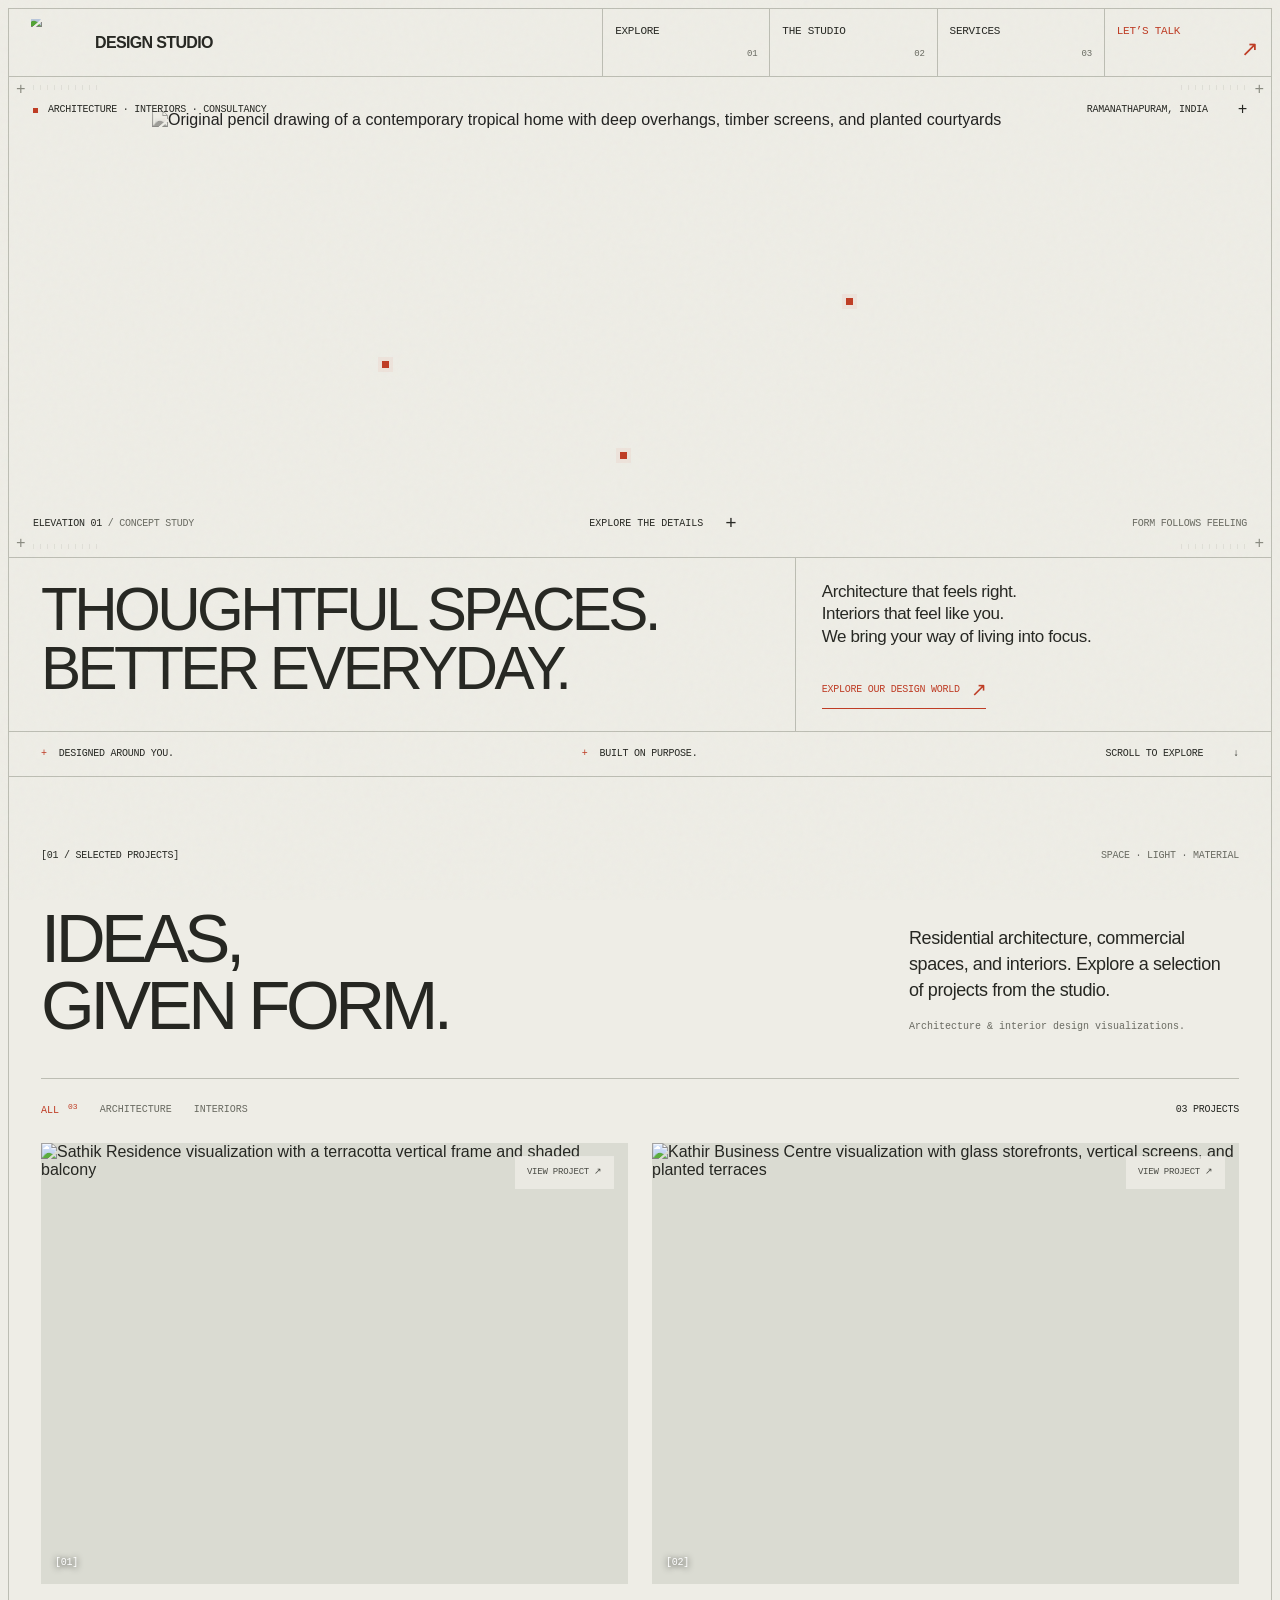
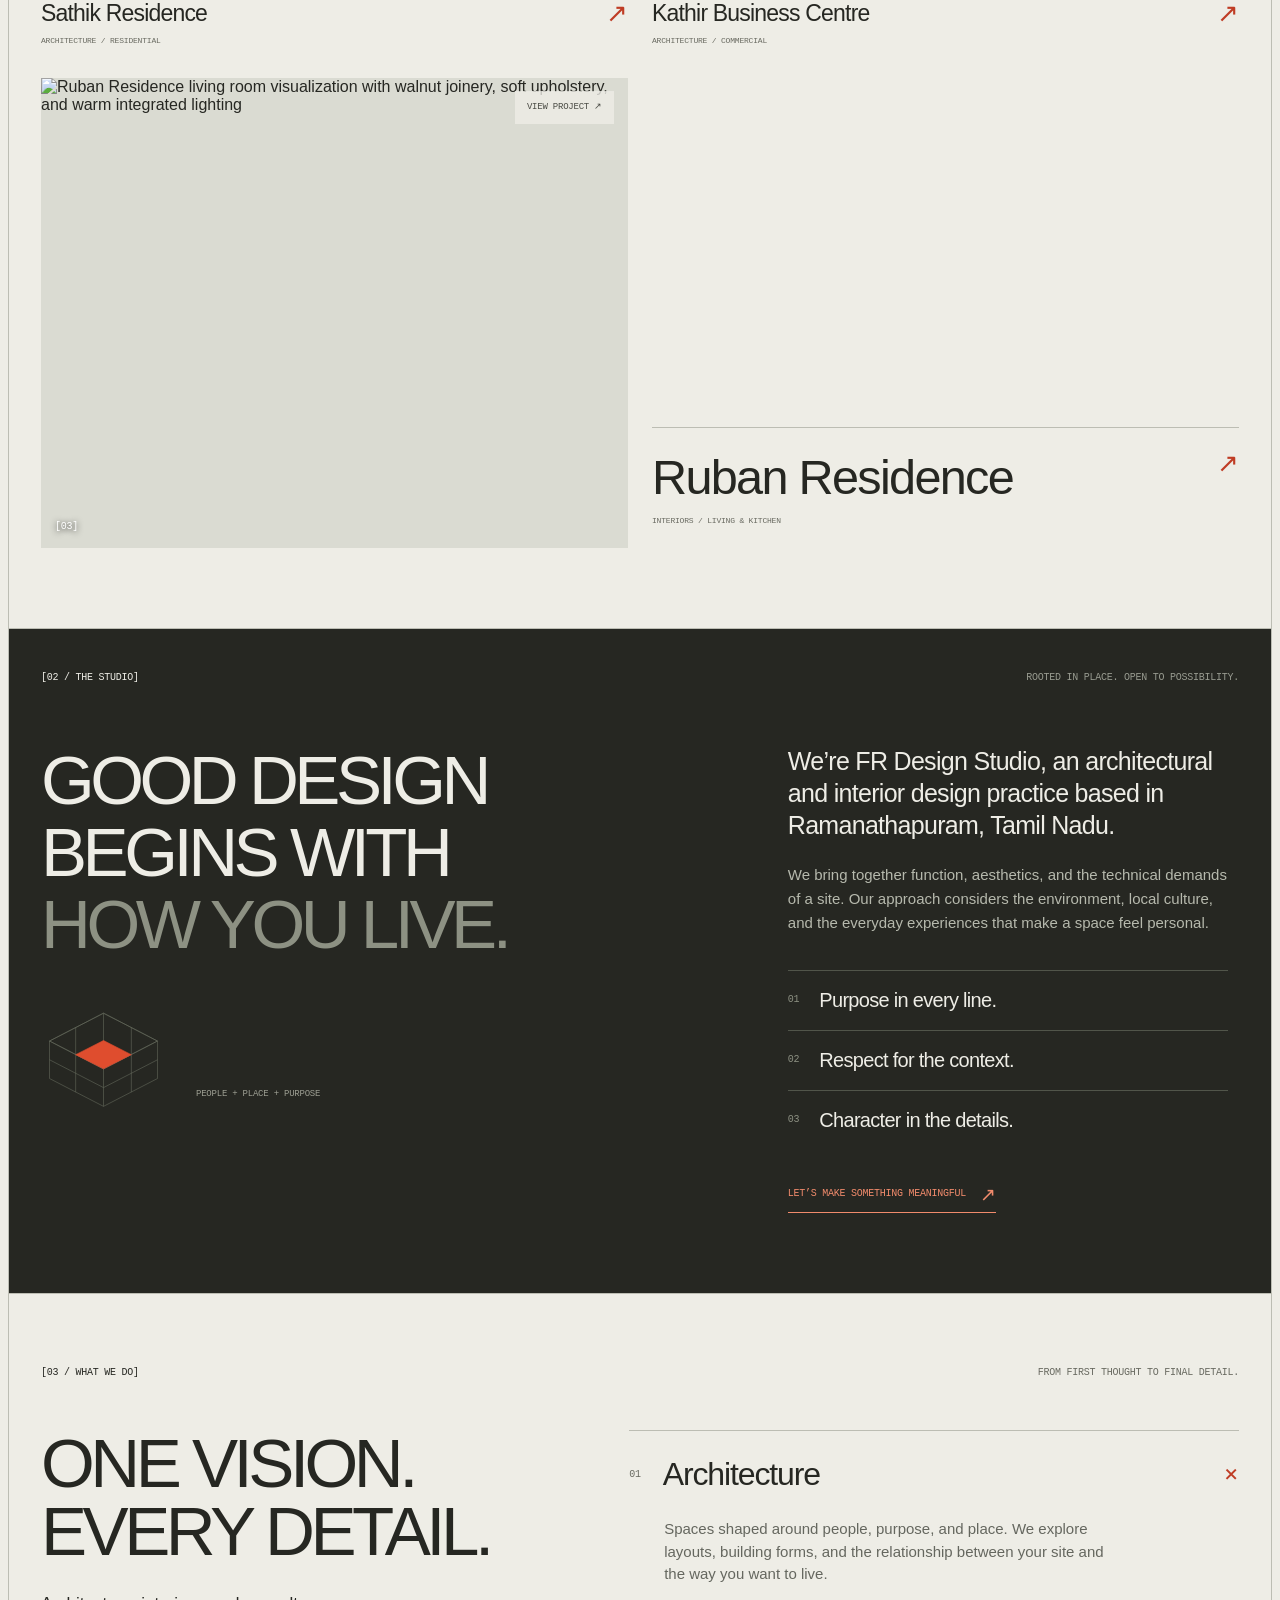
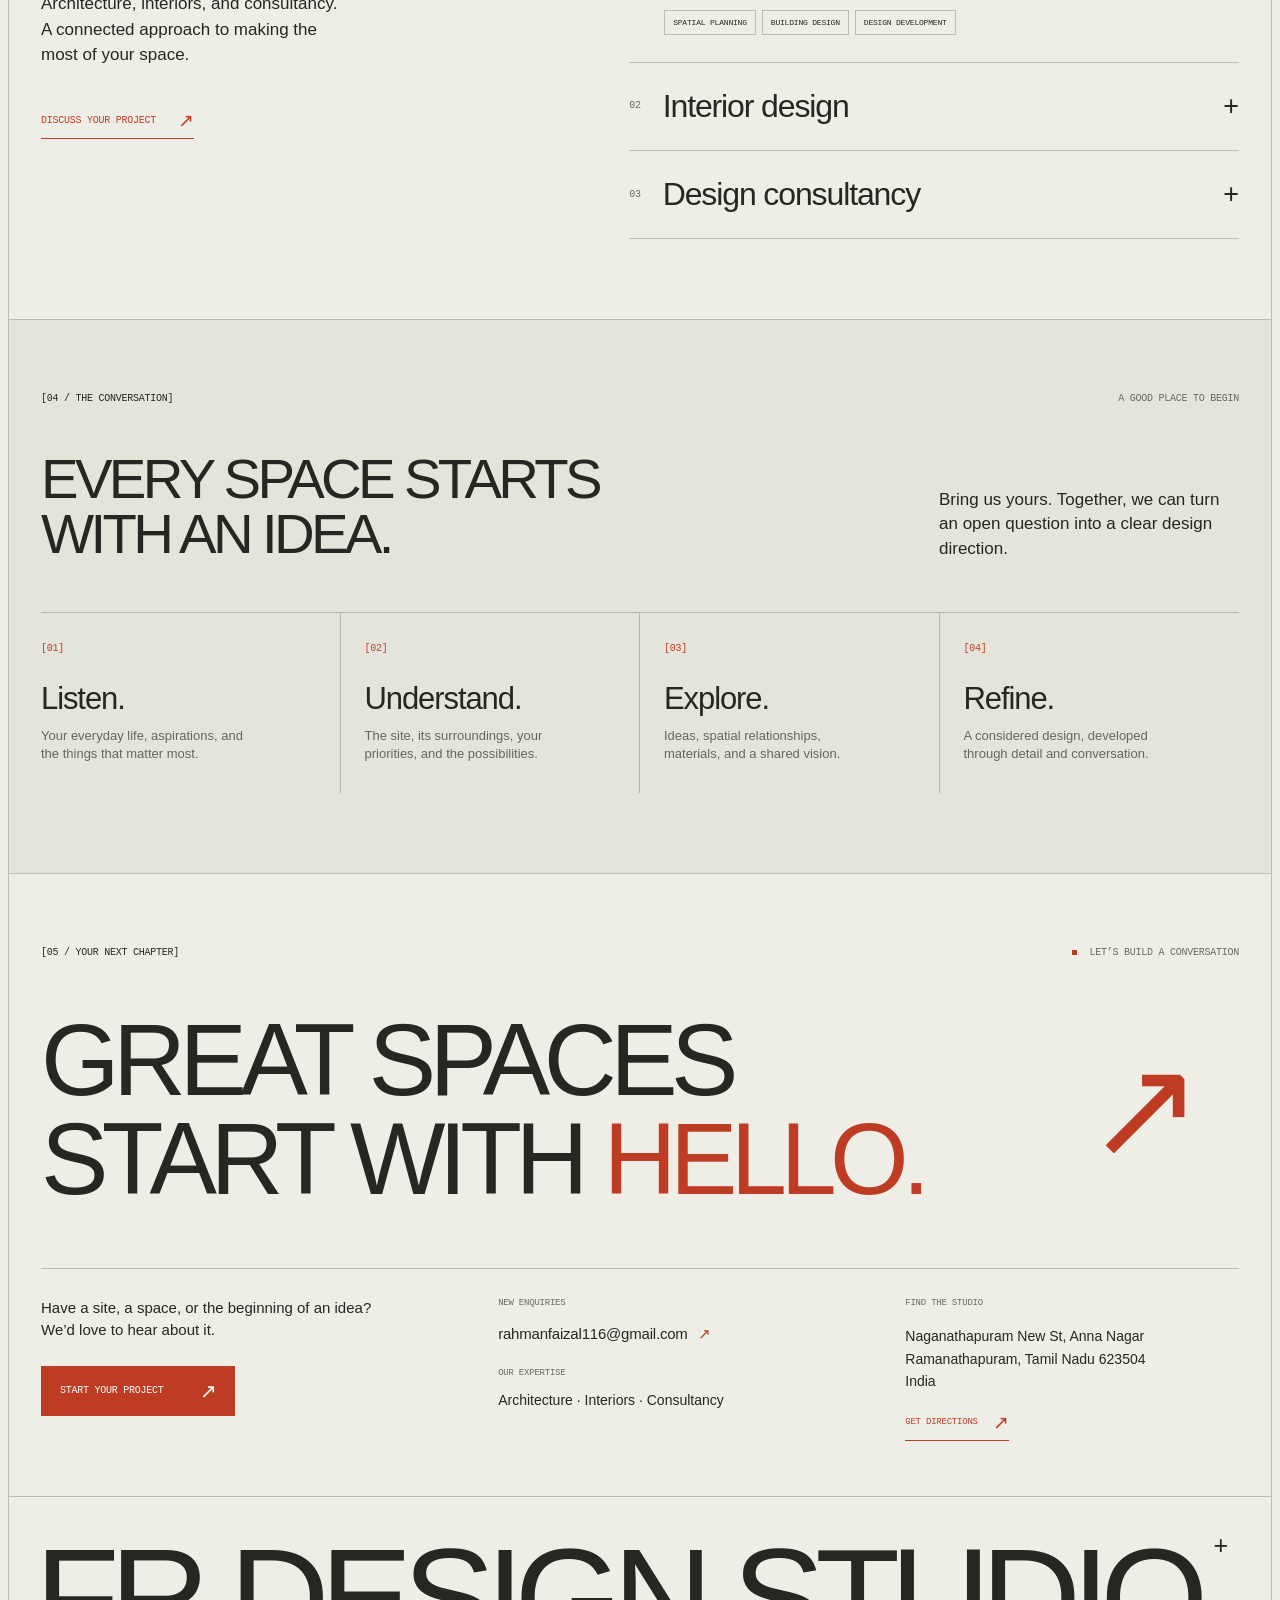
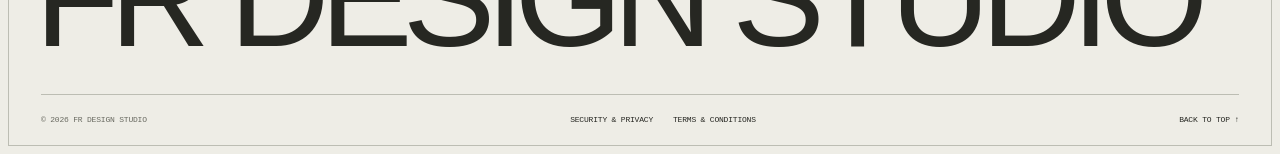
==== index.html @ 3a7eed5f "Upload FR Design Studio website and project imagery" ====
<!doctype html>
<html lang="en">
<head>
  <meta charset="UTF-8">
  <meta http-equiv="Content-Security-Policy" content="default-src 'self'; script-src 'self'; style-src 'self'; style-src-attr 'unsafe-inline'; img-src 'self' data:; font-src 'self'; connect-src 'none'; object-src 'none'; base-uri 'none'; form-action 'none'">
  <meta name="referrer" content="no-referrer">
  <meta name="viewport" content="width=device-width, initial-scale=1">
  <meta name="theme-color" content="#eeede6">
  <title>FR Design Studio — Architecture, Interiors & Possibility</title>
  <meta name="description" content="FR Design Studio is an architecture, interior design and consultancy studio in Ramanathapuram, Tamil Nadu. Thoughtful spaces, shaped around you.">
  <link rel="icon" type="image/png" href="assets/favicon.png">
  <link rel="stylesheet" href="styles.css">
  <link rel="stylesheet" href="motion.css">
  <script src="app.js" defer></script>
  <script src="motion.js" defer></script>
</head>
<body>
  <a href="#main" class="skip-link">Skip to content</a>
  <div class="site-shell" id="top">
    <header class="site-header">
      <a class="brand" href="#top" aria-label="FR Design Studio home">
        <span class="brand-emblem"><img src="assets/fr-logo.png" width="512" height="512" alt=""></span>
        <span class="brand-secondary">DESIGN STUDIO</span>
      </a>
      <button class="menu-toggle mono" aria-expanded="false" aria-controls="main-nav">MENU <span aria-hidden="true">+</span></button>
      <nav class="main-nav mono" id="main-nav" aria-label="Main navigation">
        <a href="#work">EXPLORE <span>01</span></a>
        <a href="#studio">THE STUDIO <span>02</span></a>
        <a href="#services">SERVICES <span>03</span></a>
        <a class="nav-contact" href="#contact">LET’S TALK <span aria-hidden="true">↗</span></a>
      </nav>
    </header>
    <main id="main">
      <section class="hero" aria-labelledby="hero-title">
        <div class="drawing-frame">
          <div class="drawing-top mono"><span><i class="status-dot"></i> ARCHITECTURE · INTERIORS · CONSULTANCY</span><span>RAMANATHAPURAM, INDIA <span class="small-cross">+</span></span></div>
          <span class="cross cross-tl" aria-hidden="true">+</span><span class="cross cross-tr" aria-hidden="true">+</span><span class="cross cross-bl" aria-hidden="true">+</span><span class="cross cross-br" aria-hidden="true">+</span>
          <div class="ruler ruler-top" aria-hidden="true"></div><div class="ruler ruler-bottom" aria-hidden="true"></div>
          <div class="hero-art">
            <img src="assets/hero-architecture.png" width="1672" height="941" fetchpriority="high" alt="Original pencil drawing of a contemporary tropical home with deep overhangs, timber screens, and planted courtyards">
            <button class="hotspot hotspot-one" data-feature="light" aria-expanded="false" aria-label="Explore natural light"><span class="hotspot-dot"></span><span class="hotspot-label mono">01 / LIGHT</span></button>
            <button class="hotspot hotspot-two" data-feature="material" aria-expanded="false" aria-label="Explore honest materials"><span class="hotspot-dot"></span><span class="hotspot-label mono">02 / MATERIAL</span></button>
            <button class="hotspot hotspot-three" data-feature="nature" aria-expanded="false" aria-label="Explore connection to nature"><span class="hotspot-dot"></span><span class="hotspot-label mono">03 / NATURE</span></button>
            <div class="drawing-note" id="drawing-note" hidden><span class="mono" id="note-title"></span><p id="note-copy"></p></div>
          </div>
          <div class="drawing-bottom mono"><span>ELEVATION 01 <span class="muted">/ CONCEPT STUDY</span></span><button id="annotation-toggle" aria-pressed="false">EXPLORE THE DETAILS <span aria-hidden="true">+</span></button><span class="drawing-scale">FORM FOLLOWS FEELING</span></div>
        </div>
        <div class="hero-intro">
          <h1 id="hero-title">THOUGHTFUL SPACES.<br>BETTER EVERYDAY.</h1>
          <div class="hero-description"><p>Architecture that feels right.<br>Interiors that feel like you.<br>We bring your way of living into focus.</p><a class="text-link mono" href="#work">EXPLORE OUR DESIGN WORLD <span aria-hidden="true">↗</span></a></div>
        </div>
        <div class="hero-strip mono"><span>DESIGNED AROUND YOU.</span><span>BUILT ON PURPOSE.</span><a href="#work">SCROLL TO EXPLORE <span aria-hidden="true">↓</span></a></div>
      </section>

      <section class="work section-pad" id="work" aria-labelledby="work-title">
        <div class="section-kicker mono"><span>[01 / SELECTED PROJECTS]</span><span>SPACE · LIGHT · MATERIAL</span></div>
        <div class="section-heading"><h2 id="work-title">IDEAS,<br>GIVEN FORM.</h2><div class="section-description"><p>Residential architecture, commercial spaces, and interiors. Explore a selection of projects from the studio.</p><p class="image-disclaimer">Architecture & interior design visualizations.</p></div></div>
        <div class="work-toolbar mono"><div class="filters" role="group" aria-label="Filter projects"><button class="active" data-filter="all" aria-pressed="true">ALL <sup>03</sup></button><button data-filter="architecture" aria-pressed="false">ARCHITECTURE</button><button data-filter="interiors" aria-pressed="false">INTERIORS</button></div><span id="work-count" aria-live="polite">03 PROJECTS</span></div>
        <div class="project-grid">
          <button class="project-card" data-category="architecture" data-project="sathik" aria-label="Explore Sathik Residence"><div class="project-image"><img src="assets/projects/sathik-residence.jpg" alt="Sathik Residence visualization with a terracotta vertical frame and shaded balcony" loading="lazy" width="1360" height="765"><span class="project-view mono">VIEW PROJECT ↗</span><span class="project-index mono">[01]</span></div><div class="project-meta"><div><h3>Sathik Residence</h3><p class="mono">ARCHITECTURE / RESIDENTIAL</p></div><span class="project-arrow" aria-hidden="true">↗</span></div></button>
          <button class="project-card" data-category="architecture" data-project="kathir" aria-label="Explore Kathir Business Centre"><div class="project-image"><img src="assets/projects/kathir-business-centre.jpg" alt="Kathir Business Centre visualization with glass storefronts, vertical screens, and planted terraces" loading="lazy" width="1536" height="1024"><span class="project-view mono">VIEW PROJECT ↗</span><span class="project-index mono">[02]</span></div><div class="project-meta"><div><h3>Kathir Business Centre</h3><p class="mono">ARCHITECTURE / COMMERCIAL</p></div><span class="project-arrow" aria-hidden="true">↗</span></div></button>
          <button class="project-card" data-category="interiors" data-project="ruban" aria-label="Explore Ruban Residence"><div class="project-image"><img src="assets/projects/ruban-living-room.jpg" alt="Ruban Residence living room visualization with walnut joinery, soft upholstery, and warm integrated lighting" loading="lazy" width="1122" height="1402"><span class="project-view mono">VIEW PROJECT ↗</span><span class="project-index mono">[03]</span></div><div class="project-meta"><div><h3>Ruban Residence</h3><p class="mono">INTERIORS / LIVING & KITCHEN</p></div><span class="project-arrow" aria-hidden="true">↗</span></div></button>
        </div>
      </section>

      <section class="studio section-pad" id="studio" aria-labelledby="studio-title">
        <div class="section-kicker mono"><span>[02 / THE STUDIO]</span><span>ROOTED IN PLACE. OPEN TO POSSIBILITY.</span></div>
        <div class="studio-grid"><div><h2 id="studio-title">GOOD DESIGN<br>BEGINS WITH<br><span>HOW YOU LIVE.</span></h2><div class="studio-symbol" aria-hidden="true"><svg viewBox="0 0 220 180" fill="none"><path d="m110 12 95 49v66l-95 49-95-49V61L110 12Zm0 0v66m95-17-95 49-95-49m95 49v66M15 94l95 49 95-49M61 37v114m98-114v114M15 61l95-49 95 49-95 49-95-49Z" stroke="currentColor" stroke-width="1"/><path d="m61 85 49-25 49 25-49 25-49-25Z" fill="#df4d2e" stroke="#df4d2e"/></svg><span class="mono">PEOPLE + PLACE + PURPOSE</span></div></div><div class="studio-copy"><p class="lead">We’re FR Design Studio, an architectural and interior design practice based in Ramanathapuram, Tamil Nadu.</p><p>We bring together function, aesthetics, and the technical demands of a site. Our approach considers the environment, local culture, and the everyday experiences that make a space feel personal.</p><div class="studio-values"><div><span class="mono">01</span><h3>Purpose in every line.</h3></div><div><span class="mono">02</span><h3>Respect for the context.</h3></div><div><span class="mono">03</span><h3>Character in the details.</h3></div></div><a href="#contact" class="text-link mono">LET’S MAKE SOMETHING MEANINGFUL <span aria-hidden="true">↗</span></a></div></div>
      </section>

      <section class="services section-pad" id="services" aria-labelledby="services-title">
        <div class="section-kicker mono"><span>[03 / WHAT WE DO]</span><span>FROM FIRST THOUGHT TO FINAL DETAIL.</span></div>
        <div class="services-grid"><div class="services-intro"><h2 id="services-title">ONE VISION.<br>EVERY DETAIL.</h2><p>Architecture, interiors, and consultancy. A connected approach to making the most of your space.</p><button class="text-link mono" data-open-enquiry>DISCUSS YOUR PROJECT <span aria-hidden="true">↗</span></button></div><div class="service-list">
          <details open><summary><span class="mono">01</span><h3>Architecture</h3><span class="detail-icon" aria-hidden="true">+</span></summary><div class="service-body"><p>Spaces shaped around people, purpose, and place. We explore layouts, building forms, and the relationship between your site and the way you want to live.</p><div class="service-tags mono"><span>SPATIAL PLANNING</span><span>BUILDING DESIGN</span><span>DESIGN DEVELOPMENT</span></div></div></details>
          <details><summary><span class="mono">02</span><h3>Interior design</h3><span class="detail-icon" aria-hidden="true">+</span></summary><div class="service-body"><p>Interiors that balance practical needs with an individual sense of home. We bring layout, materials, colour, light, and detail into a coherent whole.</p><div class="service-tags mono"><span>SPACE PLANNING</span><span>MATERIAL PALETTES</span><span>INTERIOR DETAILING</span></div></div></details>
          <details><summary><span class="mono">03</span><h3>Design consultancy</h3><span class="detail-icon" aria-hidden="true">+</span></summary><div class="service-body"><p>A clear perspective on your next move. Discuss your ideas, site, priorities, and design questions with the studio to define a thoughtful direction.</p><div class="service-tags mono"><span>DESIGN REVIEW</span><span>SITE RESPONSE</span><span>PROJECT DIRECTION</span></div></div></details>
        </div></div>
      </section>

      <section class="process section-pad" aria-labelledby="process-title"><div class="section-kicker mono"><span>[04 / THE CONVERSATION]</span><span>A GOOD PLACE TO BEGIN</span></div><div class="process-heading"><h2 id="process-title">EVERY SPACE STARTS<br>WITH AN IDEA.</h2><p>Bring us yours. Together, we can turn an open question into a clear design direction.</p></div><div class="process-steps"><article><span class="mono">[01]</span><h3>Listen.</h3><p>Your everyday life, aspirations, and the things that matter most.</p></article><article><span class="mono">[02]</span><h3>Understand.</h3><p>The site, its surroundings, your priorities, and the possibilities.</p></article><article><span class="mono">[03]</span><h3>Explore.</h3><p>Ideas, spatial relationships, materials, and a shared vision.</p></article><article><span class="mono">[04]</span><h3>Refine.</h3><p>A considered design, developed through detail and conversation.</p></article></div></section>

      <section class="contact section-pad" id="contact" aria-labelledby="contact-title"><div class="section-kicker mono"><span>[05 / YOUR NEXT CHAPTER]</span><span><i class="status-dot"></i> LET’S BUILD A CONVERSATION</span></div><div class="contact-heading"><h2 id="contact-title">GREAT SPACES<br>START WITH <span>HELLO.</span></h2><button class="contact-arrow" data-open-enquiry aria-label="Start a project enquiry">↗</button></div><div class="contact-grid"><div class="contact-start"><p>Have a site, a space, or the beginning of an idea?<br>We’d love to hear about it.</p><button class="solid-button mono" data-open-enquiry>START YOUR PROJECT <span aria-hidden="true">↗</span></button></div><div><span class="mono footer-label">NEW ENQUIRIES</span><a class="email-link" href="mailto:rahmanfaizal116@gmail.com">rahmanfaizal116@gmail.com <span aria-hidden="true">↗</span></a><span class="mono footer-label second-label">OUR EXPERTISE</span><p>Architecture · Interiors · Consultancy</p></div><div><span class="mono footer-label">FIND THE STUDIO</span><address>Naganathapuram New St, Anna Nagar<br>Ramanathapuram, Tamil Nadu 623504<br>India</address><a href="https://share.google/4JzlIiijee9257jaK" target="_blank" rel="noopener noreferrer" class="text-link mono">GET DIRECTIONS <span aria-hidden="true">↗</span></a></div></div></section>
    </main>
    <footer class="site-footer"><div class="footer-wordmark" aria-hidden="true">FR DESIGN STUDIO<span>+</span></div><div class="footer-bottom mono"><span>© <span id="year">2026</span> FR DESIGN STUDIO</span><nav class="footer-policies" aria-label="Policies"><a href="security.html">SECURITY & PRIVACY</a><a href="terms.html">TERMS & CONDITIONS</a></nav><a href="#top">BACK TO TOP ↑</a></div></footer>
  </div>

  <dialog id="project-dialog" class="project-dialog" aria-labelledby="project-dialog-title"><button class="dialog-close mono" data-close-dialog aria-label="Close project">CLOSE ×</button><div class="project-gallery"><img id="project-dialog-image" src="assets/projects/sathik-residence.jpg" alt=""><div class="gallery-controls"><button id="gallery-previous" class="mono" aria-label="Previous project image">←</button><p id="gallery-caption" class="mono" aria-live="polite"></p><button id="gallery-next" class="mono" aria-label="Next project image">→</button></div><div id="gallery-thumbnails" class="gallery-thumbnails" role="group" aria-label="Project images"></div></div><div class="project-dialog-content"><span class="mono" id="project-dialog-category"></span><h2 id="project-dialog-title"></h2><p id="project-dialog-copy"></p><div class="project-notes" id="project-dialog-notes"></div><p class="image-disclaimer">Project design visualizations. Materials and details may evolve during design development.</p><button class="solid-button mono" data-open-enquiry>DISCUSS A PROJECT WITH US <span>↗</span></button></div></dialog>

  <dialog id="enquiry-dialog" class="enquiry-dialog" aria-labelledby="enquiry-title"><button class="dialog-close mono" data-close-dialog aria-label="Close project enquiry">CLOSE ×</button><span class="mono">[LET’S CREATE SOMETHING THOUGHTFUL]</span><h2 id="enquiry-title">TELL US<br>YOUR IDEA.</h2><p>Start with a few details. We’ll prepare an email for you to send to the studio.</p><form id="enquiry-form"><div class="form-row"><label>Your name<input name="name" autocomplete="name" placeholder="Name" required maxlength="120"></label><label>Email address<input type="email" name="email" autocomplete="email" placeholder="you@example.com" required maxlength="200"></label></div><div class="form-row"><label>I’m interested in<select name="service" required><option value="">Select a service</option><option>Architecture</option><option>Interior design</option><option>Design consultancy</option><option>Architecture & interiors</option></select></label><label>Project location<input name="location" placeholder="Town or city" maxlength="200"></label></div><label>About your project<textarea name="message" rows="4" placeholder="Tell us about your space, priorities, or what you have in mind…" required maxlength="3000"></textarea></label><button type="submit" class="solid-button mono">COMPOSE ENQUIRY <span aria-hidden="true">↗</span></button><p class="form-note">Opens your email app. Your enquiry is sent only when you send the email. <a href="security.html">Security & privacy</a> · <a href="terms.html">Terms & conditions</a>.</p><p id="form-status" class="form-status" role="status" hidden>Your email draft is ready. If your email app didn’t open, <button type="button" id="download-brief">download your brief</button> and email it to <a href="mailto:rahmanfaizal116@gmail.com">rahmanfaizal116@gmail.com</a>.</p></form></dialog>
</body>
</html>
---- styles.css ----
@charset "UTF-8";
:root{--paper:#eeede6;--ink:#262722;--muted:#696a61;--line:#bcbdb3;--accent:#bf3c24;--mono:"SFMono-Regular",Consolas,"Liberation Mono",monospace;--sans:"Helvetica Neue",Helvetica,Arial,sans-serif;--pad:32px}
*{box-sizing:border-box}html{scroll-behavior:smooth;scroll-padding-top:86px}body{margin:0;background:var(--paper);color:var(--ink);font-family:var(--sans);font-size:16px;-webkit-font-smoothing:antialiased}body::after{content:"";position:fixed;inset:0;pointer-events:none;z-index:100;opacity:.045;background-image:url("data:image/svg+xml,%3Csvg viewBox='0 0 180 180' xmlns='http://www.w3.org/2000/svg'%3E%3Cfilter id='n'%3E%3CfeTurbulence type='fractalNoise' baseFrequency='.91' numOctaves='3' stitchTiles='stitch'/%3E%3C/filter%3E%3Cpath fill='%23000' filter='url(%23n)' opacity='.6' d='M0 0h180v180H0z'/%3E%3C/svg%3E")}button,input,select,textarea{font:inherit}button,a,input,select,textarea{-webkit-tap-highlight-color:transparent}button{color:inherit;cursor:pointer}button{border:0;background:none}a{color:inherit;text-decoration:none}button:focus-visible,a:focus-visible,summary:focus-visible{outline:2px solid var(--accent);outline-offset:5px}input:focus-visible,select:focus-visible,textarea:focus-visible{outline:2px solid var(--accent);outline-offset:2px}::selection{background:var(--accent);color:var(--paper)}h1,h2,h3,p{margin:0}img{display:block;width:100%;height:auto}h1,h2{font-weight:500;letter-spacing:-.065em;line-height:.98}h3{font-weight:400;letter-spacing:-.035em}p{line-height:1.45}.mono{font-family:var(--mono);font-size:11px;font-weight:400;line-height:1.4;letter-spacing:-.025em}.muted{color:var(--muted)}.site-shell{margin:8px;border:1px solid var(--line)}.skip-link{position:fixed;z-index:1000;top:10px;left:20px;background:var(--ink);color:white;padding:15px;transform:translateY(-200%)}.skip-link:focus{transform:translateY(0)}.site-header{height:68px;display:flex;position:sticky;top:0;z-index:30;background:rgba(238,237,230,.97);backdrop-filter:blur(12px);border-bottom:1px solid var(--line)}.brand{display:flex;align-items:center;gap:12px;padding:0 22px;flex:1;white-space:nowrap;font-size:23px;font-weight:600;letter-spacing:-1.2px}.brand-icon{width:39px;height:39px}.brand-secondary{font-size:16px;letter-spacing:-.65px}.main-nav{display:grid;grid-template-columns:repeat(4,minmax(122px,1fr));width:53%}.main-nav a{border-left:1px solid var(--line);padding:15px 12px;display:flex;align-items:flex-start;justify-content:space-between;transition:background .2s}.main-nav a span{align-self:flex-end;color:var(--muted);font-size:9px}.main-nav a:hover{background:#e1e0d7}.main-nav .nav-contact{color:var(--accent)}.main-nav .nav-contact span{color:var(--accent);font-size:21px;line-height:1}.menu-toggle{display:none}.drawing-frame{height:clamp(400px,37.5vw,620px);position:relative;overflow:hidden}.drawing-top,.drawing-bottom{position:absolute;display:flex;left:24px;right:24px;justify-content:space-between;z-index:4;font-size:10px}.drawing-top{top:22px}.drawing-top>span{display:flex;align-items:center;gap:10px}.status-dot{width:5px;height:5px;display:inline-block;background:var(--accent)}.small-cross{font-size:16px;padding-left:20px}.drawing-bottom{bottom:18px;align-items:center}.drawing-bottom button{font:inherit;padding:8px 0;display:flex;gap:22px;align-items:center}.drawing-bottom button:hover{color:var(--accent)}.drawing-bottom button>span{font-size:19px;line-height:12px}.drawing-scale{color:var(--muted)}.cross{position:absolute;font:16px var(--mono);color:#8a8b81;z-index:4;line-height:1}.cross-tl{left:7px;top:5px}.cross-tr{right:7px;top:5px}.cross-bl{left:7px;bottom:5px}.cross-br{right:7px;bottom:5px}.ruler{position:absolute;left:24px;right:24px;height:5px;opacity:.3;background:repeating-linear-gradient(90deg,var(--line) 0,var(--line) 1px,transparent 1px,transparent 7px)}.ruler-top{top:8px}.ruler-bottom{bottom:8px}.hero-art{background:var(--paper);position:absolute;width:min(100%,1080px);height:100%;left:50%;top:0;transform:translateX(-50%)}.hero-art>img{height:100%;width:100%;object-fit:contain;mix-blend-mode:multiply;filter:grayscale(1) brightness(1.12) contrast(1.1);padding:34px 52px 30px}.hotspot{position:absolute;display:flex;align-items:center;gap:8px;padding:12px;z-index:5}.hotspot-one{left:68%;top:42%}.hotspot-two{left:25%;top:55%}.hotspot-three{left:47%;top:74%}.hotspot-dot{width:7px;height:7px;display:block;background:var(--accent);box-shadow:0 0 0 4px rgba(217,71,44,.06);transition:box-shadow .2s,transform .2s}.hotspot:hover .hotspot-dot,.hotspot[aria-expanded=true] .hotspot-dot{box-shadow:0 0 0 7px rgba(217,71,44,.14);transform:scale(1.25)}.hotspot-label{font-size:9px;opacity:0;transform:translateX(-4px);transition:opacity .2s,transform .2s;background:var(--paper);border:1px solid var(--line);padding:4px 6px;white-space:nowrap}.annotations-on .hotspot-label,.hotspot:focus-visible .hotspot-label,.hotspot:hover .hotspot-label{opacity:1;transform:translateX(0)}.drawing-note{position:absolute;z-index:7;bottom:55px;right:30px;padding:14px 16px;background:var(--paper);border:1px solid var(--accent);width:260px;box-shadow:2px 4px 15px #2526200b}.drawing-note>span{color:var(--accent);font-size:10px}.drawing-note p{font-size:13px;margin-top:7px}.hero-intro{display:grid;grid-template-columns:1.65fr 1fr;border-top:1px solid var(--line)}.hero-intro h1{padding:23px var(--pad) 27px;font-size:clamp(34px,4.7vw,78px);letter-spacing:-.06em}.mobile-break{display:none}.hero-description{border-left:1px solid var(--line);display:flex;flex-direction:column;justify-content:space-between;padding:23px 26px 22px}.hero-description p{font-size:17px;line-height:1.32;letter-spacing:-.4px}.text-link{display:flex;align-items:center;justify-content:space-between;gap:22px;padding:10px 0;text-align:left;color:var(--accent);width:fit-content;border-bottom:1px solid currentColor;transition:gap .2s}.text-link:hover{gap:35px}.text-link span{font-family:var(--sans);font-size:19px;line-height:.8}.hero-description .text-link{margin-top:24px;font-size:10px}.hero-strip{display:flex;align-items:center;justify-content:space-between;padding:15px var(--pad);border-top:1px solid var(--line);border-bottom:1px solid var(--line);font-size:10px}.hero-strip>span::before{content:"+";color:var(--accent);margin-right:12px}.hero-strip a{display:flex;gap:30px}.section-pad{padding:72px var(--pad) 80px;border-bottom:1px solid var(--line)}.section-kicker{display:flex;justify-content:space-between;gap:20px;font-size:10px}.section-kicker>span:last-child{color:var(--muted)}.section-heading{display:grid;grid-template-columns:1.6fr 1fr;gap:30px;margin:42px 0 38px;align-items:end}.section-heading h2,.services h2{font-size:clamp(45px,5.4vw,88px)}.section-description{max-width:330px;margin-left:auto;padding-bottom:5px}.section-description>p:first-child{font-size:18px;letter-spacing:-.4px}.image-disclaimer{font-family:var(--mono);font-size:10px;line-height:1.6;color:var(--muted);margin-top:16px}.work-toolbar{display:flex;justify-content:space-between;align-items:center;border-top:1px solid var(--line);padding:17px 0 20px;font-size:10px}.filters{display:flex;gap:22px}.filters button{font:inherit;padding:5px 0;color:var(--muted)}.filters button.active{color:var(--accent)}.filters button:hover{color:var(--ink)}.filters sup{font-size:8px;padding-left:3px}.project-grid{display:grid;grid-template-columns:1.12fr 1fr 1fr;gap:20px}.project-card{padding:0;display:block;text-align:left;min-width:0}.project-card[hidden]{display:none}.project-image{position:relative;overflow:hidden;background:#dadbd2;aspect-ratio:3/3.9}.project-image img{height:100%;object-fit:cover;filter:saturate(.6);transition:transform .8s ease,filter .5s ease}.project-card:nth-child(2) .project-image img{object-position:45% center}.project-card:hover img{transform:scale(1.035);filter:saturate(.9)}.project-view{position:absolute;right:14px;top:14px;background:var(--paper);padding:10px 12px;font-size:9px;opacity:0;transform:translateY(-5px);transition:opacity .2s,transform .2s}.project-card:hover .project-view,.project-card:focus-visible .project-view{opacity:1;transform:translateY(0)}.project-index{position:absolute;bottom:14px;left:14px;color:#fff;font-size:10px;text-shadow:0 1px 6px #000}.project-meta{padding-top:16px;display:flex;justify-content:space-between;gap:10px}.project-meta h3{font-size:23px;line-height:1.15}.project-meta p{font-size:8px;margin-top:9px;color:var(--muted)}.project-arrow{font-size:26px;line-height:1;color:var(--accent)}.studio{background:var(--ink);color:var(--paper);padding-top:42px}.studio .section-kicker>span:last-child{color:#989b90}.studio-grid{margin-top:60px;display:grid;grid-template-columns:1.5fr 1fr;gap:70px}.studio h2{font-size:clamp(44px,5.4vw,88px);line-height:1.04}.studio h2>span{color:#8d9183}.studio-symbol{display:flex;gap:30px;align-items:flex-end;margin:45px 0 0}.studio-symbol svg{width:125px;height:105px;color:#686d5e}.studio-symbol span{font-size:9px;color:#9d9f93;padding-bottom:10px}.studio-copy{max-width:440px}.studio-copy .lead{font-size:25px;line-height:1.28;letter-spacing:-.7px;margin-bottom:22px}.studio-copy>p:nth-child(2){color:#b6b9ad;font-size:15px;line-height:1.6}.studio-values{margin:35px 0 27px}.studio-values>div{display:flex;gap:20px;align-items:center;padding:18px 0;border-top:1px solid #51554a}.studio-values span{font-size:10px;color:#8d9183}.studio-values h3{font-size:20px}.studio .text-link{color:#f18b6c;font-size:10px}.services-grid{display:grid;grid-template-columns:1fr 1.2fr;gap:80px;margin-top:50px}.services-intro p{font-size:17px;max-width:300px;line-height:1.5;margin:26px 0 35px}.services-intro .text-link{font-size:10px}.service-list{border-top:1px solid var(--line)}.service-list details{border-bottom:1px solid var(--line)}summary{list-style:none;cursor:pointer;display:flex;align-items:center;gap:22px;padding:26px 0}summary::-webkit-details-marker{display:none}summary>span:first-child{font-size:10px;color:var(--muted)}summary h3{font-size:32px;line-height:1.1}.detail-icon{font-size:27px;margin-left:auto;font-weight:300;transition:transform .2s}details[open] .detail-icon{transform:rotate(45deg);color:var(--accent)}.service-body{padding:0 0 27px 35px}.service-body p{max-width:460px;color:#65675f;font-size:15px;line-height:1.5}.service-tags{display:flex;flex-wrap:wrap;gap:6px;margin-top:24px;font-size:8px}.service-tags span{padding:6px 8px;border:1px solid var(--line)}.process{background:#e4e4db}.process-heading{display:flex;align-items:end;justify-content:space-between;gap:60px;margin:45px 0 50px}.process h2{font-size:clamp(40px,4.4vw,68px)}.process-heading p{max-width:300px;font-size:17px}.process-steps{display:grid;grid-template-columns:repeat(4,1fr);border-top:1px solid #b5b7a9}.process-steps article{border-right:1px solid #b5b7a9;padding:24px 24px 0;min-height:180px}.process-steps article:first-child{padding-left:0}.process-steps article:last-child{border:0;padding-right:0}.process-steps article>span{font-size:10px;color:var(--accent)}.process-steps h3{font-size:31px;margin:25px 0 10px}.process-steps p{font-size:13px;max-width:210px;color:#65675e}.contact{padding-bottom:55px}.contact .section-kicker .status-dot{margin-right:7px}.contact-heading{display:flex;align-items:center;justify-content:space-between;gap:20px;margin:50px 0 60px}.contact h2{font-size:clamp(50px,7.9vw,128px)}.contact h2 span{color:var(--accent)}.contact-arrow{font-size:140px;line-height:.8;font-weight:300;color:var(--accent);transition:transform .3s;margin-right:30px}.contact-arrow:hover{transform:translate(6px,-6px)}.contact-grid{display:grid;grid-template-columns:1.25fr 1.1fr 1fr;gap:40px;border-top:1px solid var(--line);padding-top:28px;font-size:14px}.contact-start p{font-size:15px;margin-bottom:24px;line-height:1.5}.solid-button{background:var(--accent);color:white;display:flex;align-items:center;justify-content:space-between;gap:36px;padding:17px 19px;min-height:49px;font-size:10px;transition:background .2s}.solid-button:hover{background:#b73720}.solid-button span{font-size:20px;font-family:var(--sans);line-height:.8}.footer-label{display:block;font-size:9px;color:var(--muted);margin-bottom:16px}.email-link{display:block;font-size:15px;letter-spacing:-.2px;overflow-wrap:anywhere}.email-link span{color:var(--accent);display:inline-block;margin-left:6px}.second-label{margin-top:24px;margin-bottom:10px}.contact address{font-style:normal;line-height:1.6}.contact-grid .text-link{font-size:9px;margin-top:12px}.site-footer{padding:25px var(--pad) 0;overflow:hidden}.footer-wordmark{font-size:clamp(44px,10.85vw,190px);font-weight:500;letter-spacing:-.07em;white-space:nowrap;display:flex;align-items:flex-start;line-height:1.1;margin-left:-.045em}.footer-wordmark span{font-size:.18em;margin:.4em 0 0 .6em;letter-spacing:0}.footer-bottom{display:flex;justify-content:space-between;gap:15px;border-top:1px solid var(--line);padding:19px 0;margin-top:20px;font-size:8px;color:var(--muted)}.footer-bottom a{color:var(--ink)}dialog{border:1px solid var(--line);background:var(--paper);color:var(--ink);padding:0;max-height:90vh;max-height:90dvh;overscroll-behavior:contain}dialog::backdrop{background:rgba(30,33,27,.65);backdrop-filter:blur(4px)}.dialog-close{position:absolute;top:18px;right:18px;background:var(--paper);padding:10px 12px;z-index:2;border:1px solid var(--line);font-size:10px}.project-dialog{width:min(900px,calc(100% - 32px));overflow:auto}.project-dialog>img{width:100%;height:330px;object-fit:cover}.project-dialog-content{padding:32px}.project-dialog-content>span{font-size:10px;color:var(--accent)}.project-dialog h2{font-size:48px;line-height:1.05;margin:15px 0 20px;letter-spacing:-.045em}.project-dialog-content>p:not(.image-disclaimer){max-width:670px;font-size:17px}.project-notes{display:grid;grid-template-columns:repeat(3,1fr);gap:20px;border-top:1px solid var(--line);margin:24px 0 20px;padding-top:18px}.project-notes>div span{display:block;font-size:9px;margin-bottom:7px;color:var(--muted)}.project-notes>div p{font-size:14px}.project-dialog .solid-button{margin-top:22px}.enquiry-dialog{width:min(680px,calc(100% - 28px));padding:42px}.enquiry-dialog>span{font-size:9px;display:block;margin:20px 0 22px;color:var(--accent)}.enquiry-dialog h2{font-size:65px;margin-bottom:22px}.enquiry-dialog>p{font-size:15px;color:var(--muted);max-width:460px}form{margin-top:26px}label{display:flex;flex-direction:column;font-family:var(--mono);font-size:10px;gap:9px;margin-bottom:20px}.form-row{display:grid;grid-template-columns:1fr 1fr;gap:22px}input,select,textarea{border:0;border-bottom:1px solid var(--line);border-radius:0;background:transparent;padding:12px 0;color:var(--ink);width:100%;font-family:var(--sans);font-size:15px;resize:vertical}textarea{min-height:100px}form .solid-button{width:100%;margin-top:10px}.form-note{font-size:11px;color:var(--muted);margin-top:12px;line-height:1.5}.form-status{padding:14px;border:1px solid var(--line);font-size:13px;margin-top:15px;overflow-wrap:anywhere}.form-status button,.form-status a{display:inline;padding:0;color:var(--accent);text-decoration:underline;font:inherit}body.dialog-open{overflow:hidden}[hidden]{display:none!important}
@media(min-width:1600px){:root{--pad:48px}.hero-description p{font-size:21px}.hero-description .text-link{font-size:12px}.section-pad{padding-top:90px;padding-bottom:100px}.project-meta h3{font-size:28px}}
@media(max-width:1000px){:root{--pad:24px}.brand-secondary{font-size:13px}.brand{gap:9px;padding:0 16px}.main-nav{width:55%;grid-template-columns:repeat(4,1fr);font-size:9px}.main-nav a{padding:15px 10px}.hero-intro{grid-template-columns:1.5fr 1fr}.hero-intro h1{font-size:4.5vw}.hero-description p{font-size:15px}.drawing-frame{height:420px}.drawing-top{font-size:8px}.hero-art>img{padding:40px 20px}.drawing-bottom{font-size:8px}.section-pad{padding-top:55px;padding-bottom:60px}.project-grid{gap:14px}.project-meta h3{font-size:20px}.project-meta p{font-size:7px}.studio-grid{gap:45px;grid-template-columns:1.2fr 1fr}.studio-copy .lead{font-size:22px}.services-grid{gap:40px}.services h2{font-size:49px}.services summary h3{font-size:26px}.contact-grid{gap:25px;grid-template-columns:1.1fr 1fr 1fr}.contact-grid p,.contact-grid address{font-size:12px}.email-link{font-size:13px}.contact-arrow{font-size:100px;margin:0}.contact-heading{margin-bottom:45px}.process-steps article{padding-left:18px;padding-right:18px}}
@media(max-width:700px){:root{--pad:18px}html{scroll-padding-top:76px}.site-shell{margin:5px}.site-header{height:59px}.brand{font-size:21px;padding:0 14px;gap:10px}.brand-icon{width:31px;height:31px}.brand-secondary{font-size:13px}.menu-toggle{display:flex;align-items:center;gap:25px;padding:0 18px;border-left:1px solid var(--line);font-size:10px}.menu-toggle span{color:var(--accent);font-size:22px}.main-nav{position:absolute;top:58px;left:-1px;right:-1px;width:auto;display:none;background:var(--paper);border:1px solid var(--line);font-size:12px;grid-template-columns:1fr}.main-nav.open{display:grid}.main-nav a{border-left:0;border-bottom:1px solid var(--line);padding:22px 20px}.main-nav a:last-child{border-bottom:0}.main-nav a span{align-self:center}.drawing-frame{height:350px}.drawing-top{left:15px;right:15px;top:23px;font-size:7px;line-height:1.6;gap:20px}.drawing-top>span:first-child{max-width:175px;gap:6px}.drawing-top>span:last-child{max-width:110px;text-align:right}.drawing-top .small-cross{display:none}.drawing-bottom{left:16px;right:16px;bottom:24px;font-size:7px}.drawing-scale{display:none}.drawing-bottom button{gap:10px}.hero-art{width:100%;height:300px;top:25px}.hero-art>img{padding:36px 0 20px;object-fit:contain}.hotspot-one{left:69%;top:47%}.hotspot-two{left:24%;top:56%}.hotspot-three{left:48%;top:69%}.hotspot{padding:8px}.hotspot-dot{width:5px;height:5px}.hotspot-label{font-size:7px;padding:3px 4px}.hotspot-one .hotspot-label{position:absolute;right:6px;bottom:22px}.hotspot-three .hotspot-label{position:absolute;right:6px;top:22px}.drawing-note{right:12px;bottom:16px;width:240px;padding:10px 12px}.drawing-note p{font-size:11px}.drawing-note>span{font-size:8px}.hero-intro{display:block}.hero-intro h1{padding:23px 17px 21px;font-size:clamp(30px,8.1vw,56px);letter-spacing:-.065em;line-height:1.03}.mobile-break{display:block}.hero-description{border-left:0;border-top:1px solid var(--line);padding:18px;display:grid;grid-template-columns:1fr 1fr;gap:18px;align-items:end}.hero-description p{font-size:12px;letter-spacing:-.2px;line-height:1.5}.hero-description .text-link{font-size:8px;gap:8px;line-height:1.5;margin:0;padding-bottom:7px}.hero-strip{padding:14px 17px;font-size:7px}.hero-strip>span:nth-child(2){display:none}.hero-strip a{gap:10px}.hero-strip>span::before{margin-right:7px}.section-pad{padding-top:38px;padding-bottom:42px}.section-kicker{font-size:8px}.section-kicker>span:last-child{max-width:145px;text-align:right}.section-heading{display:block;margin:33px 0 27px}.section-heading h2,.services h2{font-size:55px}.section-description{margin:25px 0 0;max-width:320px}.section-description>p:first-child{font-size:15px}.image-disclaimer{font-size:9px;margin-top:13px}.work-toolbar{font-size:8px;padding:12px 0 20px}.filters{gap:17px}.filters button{font-size:8px}.filters sup{font-size:6px}.project-grid{grid-template-columns:1fr;gap:30px}.project-image{aspect-ratio:1/1.12}.project-card:nth-child(2) .project-image{aspect-ratio:1.1/1}.project-meta{padding-top:12px}.project-meta h3{font-size:25px}.project-meta p{font-size:8px}.project-view{opacity:1;transform:none;font-size:8px;padding:8px 10px}.studio-grid{display:block;margin-top:35px}.studio h2{font-size:clamp(39px,10.4vw,66px)}.studio-symbol{margin:30px 0 36px;gap:20px;align-items:center}.studio-symbol svg{width:90px;height:75px}.studio-symbol span{padding:0;font-size:8px}.studio-copy{max-width:none}.studio-copy .lead{font-size:23px}.studio-copy>p:nth-child(2){font-size:14px}.studio-values{margin:25px 0}.studio-values>div{padding:16px 0}.studio-values h3{font-size:19px}.studio .text-link{font-size:9px;gap:12px}.services-grid{display:block;margin-top:35px}.services-intro p{margin:24px 0;font-size:15px;max-width:310px}.services-intro .text-link{font-size:9px}.service-list{margin-top:35px}summary{padding:24px 0;gap:18px}summary h3{font-size:26px}.service-body{padding-left:30px;padding-bottom:24px}.service-body p{font-size:14px}.service-tags{font-size:7px}.process-heading{display:block;margin:33px 0}.process h2{font-size:39px}.process-heading p{font-size:15px;margin-top:24px}.process-steps{grid-template-columns:1fr 1fr}.process-steps article{min-height:190px;padding:22px 15px 25px!important}.process-steps article:nth-child(odd){padding-left:0!important}.process-steps article:nth-child(even){border-right:0;padding-right:0!important}.process-steps article:nth-child(-n+2){border-bottom:1px solid #b5b7a9}.process-steps h3{font-size:28px;margin:22px 0 10px}.process-steps p{font-size:12px}.contact-heading{margin:37px 0 32px;align-items:flex-end}.contact h2{font-size:clamp(34px,8.7vw,59px);letter-spacing:-.065em}.contact-arrow{font-size:62px;line-height:1;padding:0}.contact-grid{grid-template-columns:1fr 1fr;gap:30px 16px;padding-top:25px}.contact-start{grid-column:1/-1}.contact-start p{font-size:15px}.contact-grid address,.contact-grid p{font-size:12px}.contact-grid .email-link{font-size:12px}.footer-label{font-size:8px}.solid-button{font-size:10px;gap:32px;padding:17px 18px}.contact-start .solid-button{width:100%}.contact-grid .text-link{font-size:8px;gap:14px}.site-footer{padding:24px 15px 0}.footer-wordmark{font-size:10.3vw}.footer-bottom{font-size:7px;flex-wrap:wrap;gap:10px;padding:16px 0;margin-top:14px}.footer-bottom>span:nth-child(2){display:none}.enquiry-dialog{padding:30px 22px}.enquiry-dialog h2{font-size:53px}.enquiry-dialog>span{font-size:7px;margin-top:35px}.enquiry-dialog>p{font-size:13px}.dialog-close{top:12px;right:12px;font-size:8px}.form-row{grid-template-columns:1fr;gap:0}.project-dialog>img{height:260px}.project-dialog-content{padding:23px}.project-dialog h2{font-size:38px}.project-dialog-content>p:not(.image-disclaimer){font-size:15px}.project-notes{grid-template-columns:1fr;gap:17px}.project-notes>div span{margin-bottom:5px}.project-dialog .solid-button{font-size:9px}.form-note{font-size:10px}}
@media(prefers-reduced-motion:reduce){html{scroll-behavior:auto}*,*::before,*::after{animation:none!important;transition:none!important}}

/* Studio identity and supplied project portfolio. */
.brand-emblem{display:block;width:52px;height:48px;overflow:hidden;flex-shrink:0;background:var(--paper)}
.brand-emblem img{width:68px;height:68px;max-width:none;transform:translate(-7px,-10px);mix-blend-mode:multiply}
.project-grid{grid-template-columns:1fr 1fr;gap:32px 24px}
.project-image{aspect-ratio:4/3}
.project-card:nth-child(1) .project-image img{object-position:38% center}
.project-card:nth-child(2) .project-image img{object-position:center}
.project-card:nth-child(3){grid-column:1/-1;display:grid;grid-template-columns:1fr 1fr;align-items:end;gap:24px}
.project-card:nth-child(3) .project-image{aspect-ratio:5/4}
.project-card:nth-child(3) .project-meta{padding:22px 0;border-top:1px solid var(--line);align-self:end}
.project-card:nth-child(3) .project-meta h3{font-size:clamp(28px,3.8vw,58px)}
.project-image img{filter:saturate(.95)}
.project-card:hover img{filter:saturate(1)}
.project-gallery{background:#e2e2d8;padding-top:0}
.project-gallery>img{width:100%;height:min(55vh,540px);object-fit:contain}
.gallery-controls{display:flex;justify-content:center;align-items:center;gap:22px;min-height:46px;padding:8px 20px;border-top:1px solid var(--line)}
.gallery-controls p{font-size:10px;text-transform:uppercase;text-align:center}
.gallery-controls button{width:36px;height:32px;font-size:19px;border:1px solid var(--line)}
.gallery-controls button:hover{color:var(--accent);border-color:var(--accent)}
.gallery-thumbnails{display:flex;justify-content:center;gap:10px;padding:0 20px 16px}
.gallery-thumbnails button{padding:3px;border:1px solid transparent}
.gallery-thumbnails button[aria-pressed=true]{border-color:var(--accent)}
.gallery-thumbnails img{width:58px;height:50px;object-fit:cover}
.footer-policies{display:flex;align-items:center;flex-wrap:wrap;gap:20px}
.footer-policies a:hover,.form-note a:hover{color:var(--accent)}
.form-note a{text-decoration:underline;text-underline-offset:2px}
@media(max-width:700px){
 .brand-emblem{width:41px;height:38px}.brand-emblem img{width:55px;height:55px;transform:translate(-6px,-9px)}
 .project-grid{grid-template-columns:1fr;gap:30px}.project-image,.project-card:nth-child(2) .project-image{aspect-ratio:4/3}
 .project-card:nth-child(3){display:block;grid-column:auto}.project-card:nth-child(3) .project-image{aspect-ratio:4/4.5}
 .project-card:nth-child(3) .project-meta{border:0;padding:12px 0 0}.project-card:nth-child(3) .project-meta h3{font-size:25px}
 .gallery-controls{gap:14px;padding:8px 12px}.gallery-controls p{font-size:8px}.project-gallery>img{height:44vh;min-height:220px}
 .footer-bottom{display:grid;grid-template-columns:1fr auto}.footer-policies{grid-row:2;grid-column:1/-1;gap:20px;padding-top:10px;border-top:1px solid var(--line);font-size:8px}
}
/* Keep gallery dismissal available while a long project scrolls. */
.project-dialog .dialog-close{position:sticky;float:right;top:12px;right:12px;margin:12px 12px -44px 0}
---- motion.css ----
/* Orange drafting cursor and progressive scroll motion. */
:root { --motion-orange: #e76b31; }

.fr-scroll-progress {
  position: fixed;
  inset: 0 0 auto;
  z-index: 110;
  height: 2px;
  background: var(--motion-orange);
  transform: scaleX(0);
  transform-origin: left center;
  pointer-events: none;
}

.fr-cursor-layer {
  position: fixed;
  inset: 0;
  z-index: 120;
  pointer-events: none;
  overflow: hidden;
  color: var(--motion-orange);
  opacity: 0;
  transition: opacity 140ms ease;
}

.fr-cursor-layer.is-visible { opacity: 1; }
.fr-cursor-head,
.fr-cursor-ring,
.fr-click-ripple {
  position: absolute;
  top: 0;
  left: 0;
  pointer-events: none;
}

.fr-cursor-head { width: 0; height: 0; }
.fr-cursor-head::before,
.fr-cursor-head::after {
  content: "";
  position: absolute;
  background: currentColor;
  transition: transform 220ms ease, opacity 220ms ease;
}
.fr-cursor-head::before { width: 13px; height: 1px; left: -6px; top: 0; }
.fr-cursor-head::after { width: 1px; height: 13px; left: 0; top: -6px; }
.fr-cursor-pin {
  width: 3px;
  height: 3px;
  position: absolute;
  left: -1px;
  top: -1px;
  background: currentColor;
  border-radius: 50%;
}
.fr-cursor-ring > span {
  display: block;
  position: absolute;
  width: 34px;
  height: 34px;
  left: -17px;
  top: -17px;
  border: 1px solid currentColor;
  border-radius: 50%;
  opacity: .72;
  transform: rotate(0deg) scale(1);
  transition: transform 280ms cubic-bezier(.2,.7,.3,1), border-radius 280ms ease, background 220ms ease, opacity 220ms ease;
}
.fr-cursor-ring > span::before,
.fr-cursor-ring > span::after {
  content: "";
  width: 5px;
  height: 1px;
  position: absolute;
  background: currentColor;
  top: 15px;
}
.fr-cursor-ring > span::before { left: -4px; }
.fr-cursor-ring > span::after { right: -4px; }
.fr-cursor-layer.is-interactive .fr-cursor-ring > span {
  transform: rotate(45deg) scale(1.45);
  border-radius: 8px;
  background: rgba(231, 107, 49, .055);
  opacity: 1;
}
.fr-cursor-layer.is-interactive .fr-cursor-head::before { transform: rotate(-45deg); }
.fr-cursor-layer.is-interactive .fr-cursor-head::after { transform: rotate(-45deg); }
.fr-cursor-layer.is-pressed .fr-cursor-ring > span { transform: rotate(45deg) scale(.86); }
.fr-click-ripple > span {
  position: absolute;
  width: 36px;
  height: 36px;
  top: -18px;
  left: -18px;
  border: 1px solid currentColor;
  border-radius: 50%;
  animation: fr-click-wave 520ms cubic-bezier(.2,.7,.3,1) both;
}

@media (hover: hover) and (pointer: fine) and (prefers-reduced-motion: no-preference) {
  html.fr-cursor-active,
  html.fr-cursor-active body,
  html.fr-cursor-active :is(a, button, summary, [role="button"], .project-card) { cursor: none; }
  html.fr-cursor-active :is(input, textarea, [contenteditable="true"]) { cursor: text; }
  html.fr-cursor-active select { cursor: default; }
  /* Native cursor remains usable in the browser's modal top layer. */
  html.fr-cursor-active dialog,
  html.fr-cursor-active dialog::backdrop { cursor: auto; }
  html.fr-cursor-active dialog :is(a, button, summary, [role="button"]) { cursor: pointer; }
}

.fr-motion-enter {
  animation: fr-reveal 760ms cubic-bezier(.2,.7,.2,1) both;
  animation-delay: 0ms;
}
.fr-motion-enter.fr-motion-delay-1 { animation-delay: 65ms; }
.fr-motion-enter.fr-motion-delay-2 { animation-delay: 130ms; }
.fr-motion-enter.fr-motion-delay-3 { animation-delay: 195ms; }
/* Focused controls never wait for a decorative reveal. */
.fr-motion-enter:focus-within { animation: none; }

@keyframes fr-reveal {
  from { opacity: 0; transform: translate3d(0, 25px, 0); }
  to { opacity: 1; transform: translate3d(0, 0, 0); }
}
@keyframes fr-click-wave {
  from { opacity: .7; transform: scale(.4); }
  to { opacity: 0; transform: scale(2.35); }
}

@media (prefers-reduced-motion: reduce), (hover: none), (pointer: coarse) {
  .fr-cursor-layer { display: none !important; }
}
@media (prefers-reduced-motion: reduce) {
  .fr-motion-enter { animation: none !important; opacity: 1 !important; transform: none !important; }
  .fr-scroll-progress { transition: none; }
}
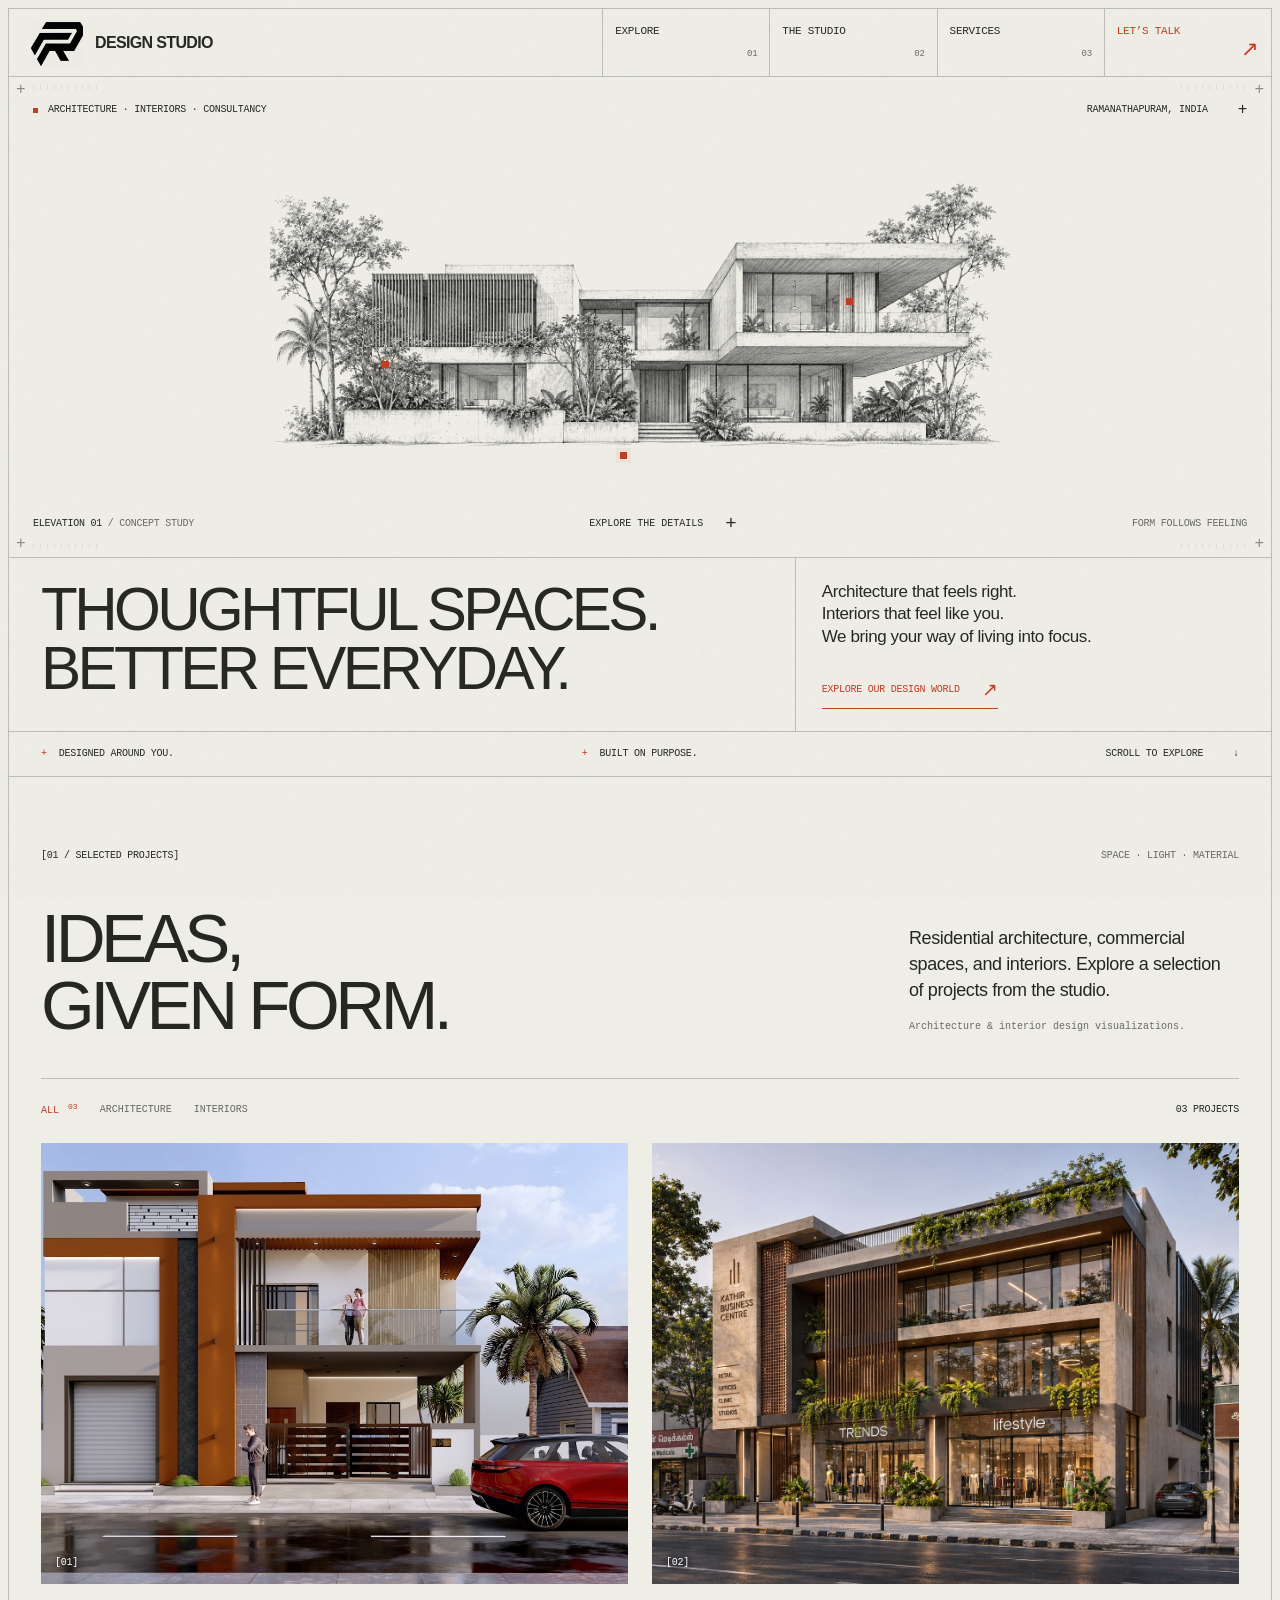
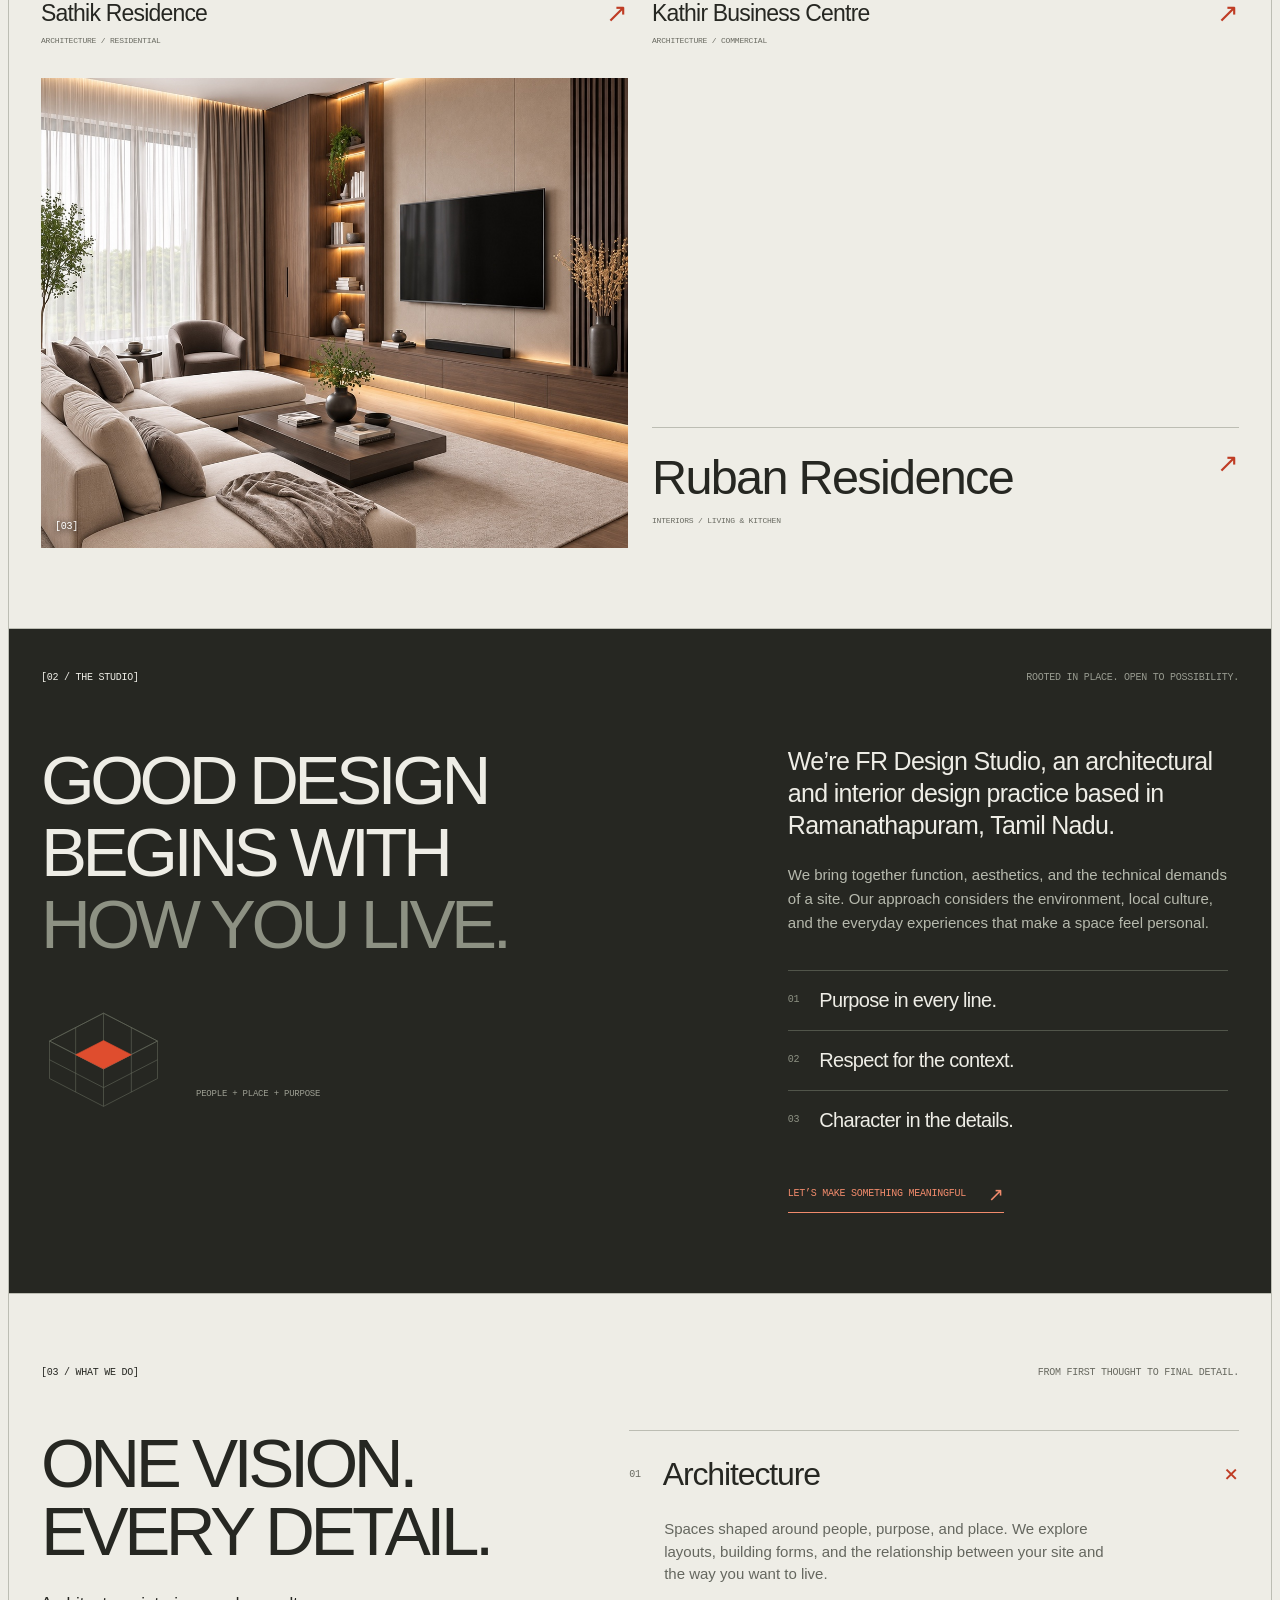
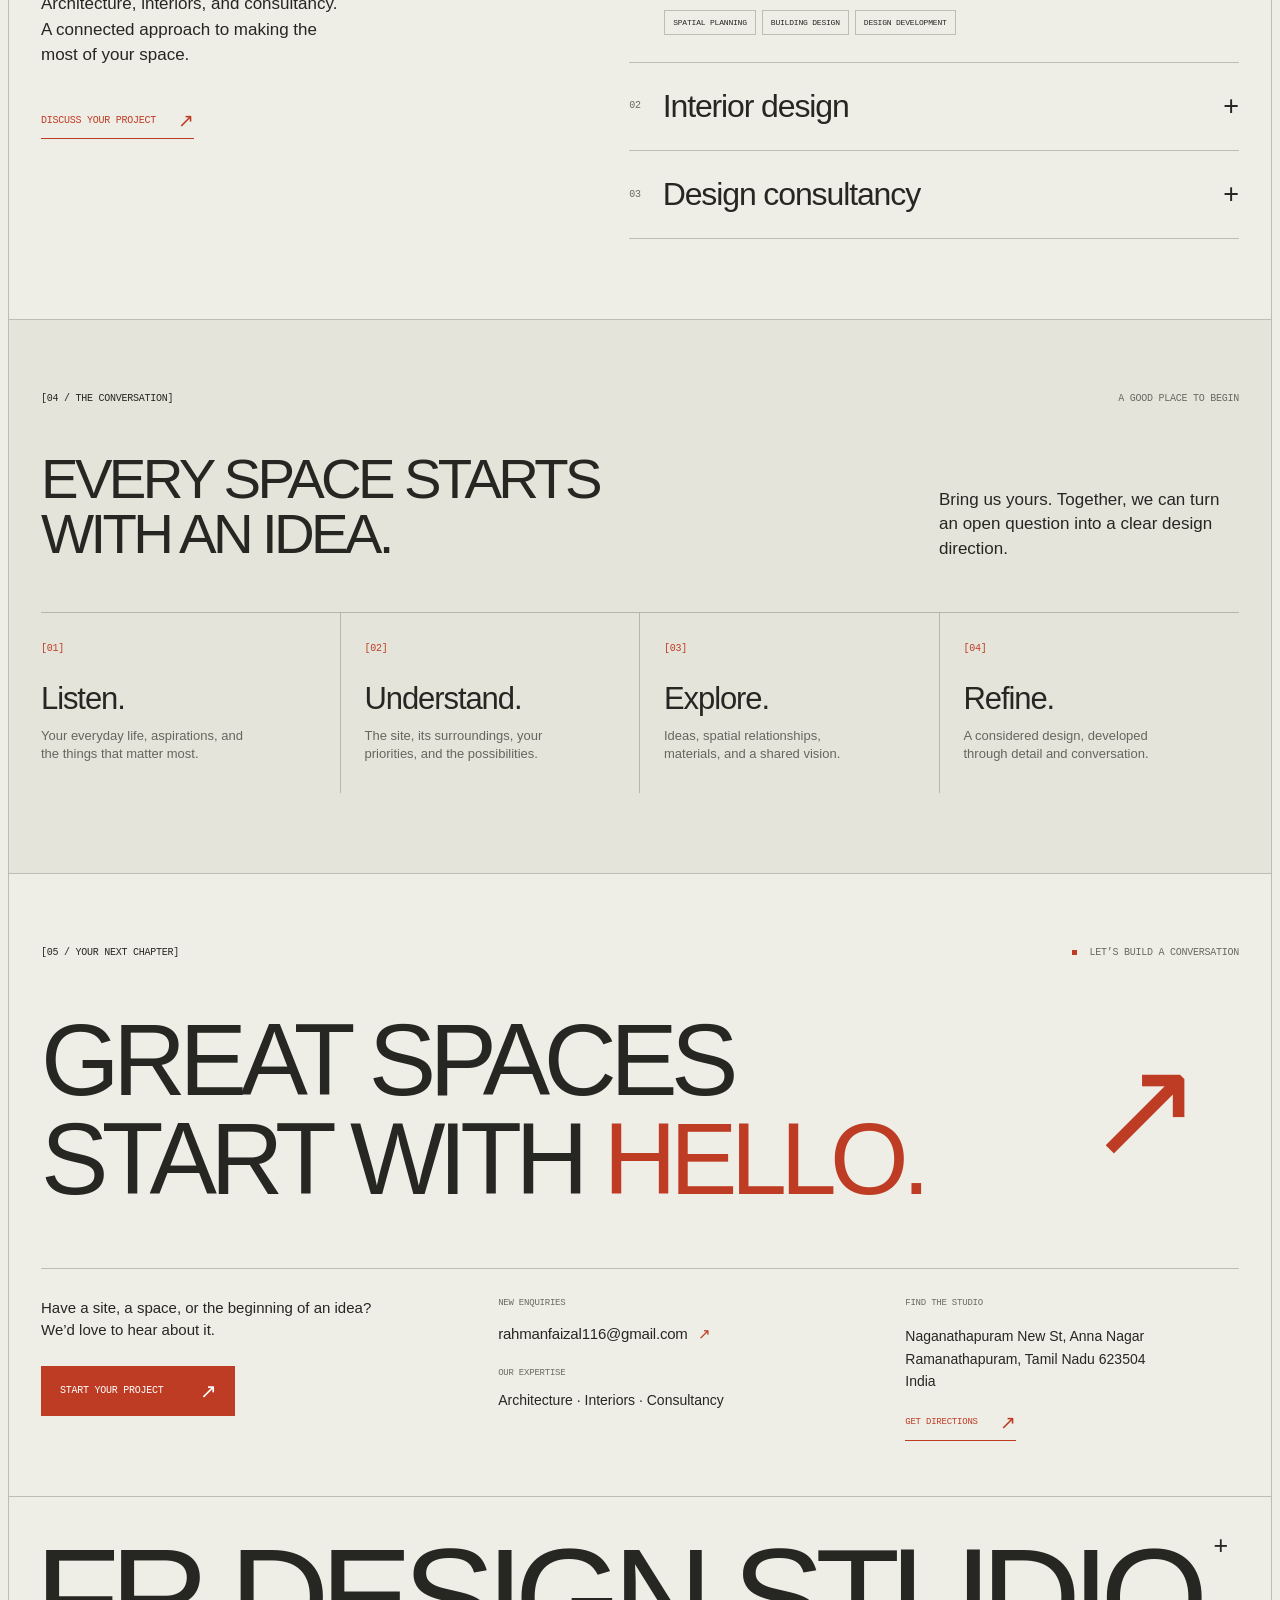
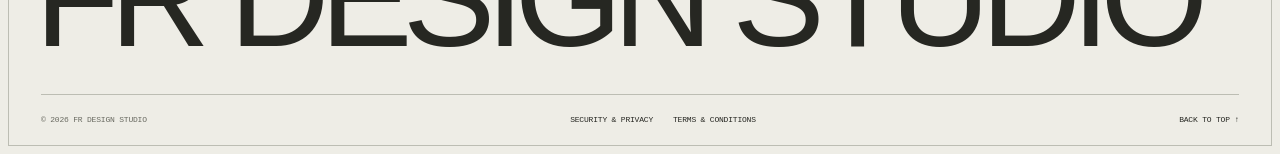
==== commit de0ad066: "Finalize GitHub Pages asset paths" ====
--- a/index.html
+++ b/index.html
@@ -8,7 +8,7 @@
   <meta name="theme-color" content="#eeede6">
   <title>FR Design Studio — Architecture, Interiors & Possibility</title>
   <meta name="description" content="FR Design Studio is an architecture, interior design and consultancy studio in Ramanathapuram, Tamil Nadu. Thoughtful spaces, shaped around you.">
-  <link rel="icon" type="image/png" href="assets/favicon.png">
+  <link rel="icon" type="image/png" href="favicon.png">
   <link rel="stylesheet" href="styles.css">
   <link rel="stylesheet" href="motion.css">
   <script src="app.js" defer></script>
@@ -19,7 +19,7 @@
   <div class="site-shell" id="top">
     <header class="site-header">
       <a class="brand" href="#top" aria-label="FR Design Studio home">
-        <span class="brand-emblem"><img src="assets/fr-logo.png" width="512" height="512" alt=""></span>
+        <span class="brand-emblem"><img src="fr-logo.png" width="512" height="512" alt=""></span>
         <span class="brand-secondary">DESIGN STUDIO</span>
       </a>
       <button class="menu-toggle mono" aria-expanded="false" aria-controls="main-nav">MENU <span aria-hidden="true">+</span></button>
@@ -37,7 +37,7 @@
           <span class="cross cross-tl" aria-hidden="true">+</span><span class="cross cross-tr" aria-hidden="true">+</span><span class="cross cross-bl" aria-hidden="true">+</span><span class="cross cross-br" aria-hidden="true">+</span>
           <div class="ruler ruler-top" aria-hidden="true"></div><div class="ruler ruler-bottom" aria-hidden="true"></div>
           <div class="hero-art">
-            <img src="assets/hero-architecture.png" width="1672" height="941" fetchpriority="high" alt="Original pencil drawing of a contemporary tropical home with deep overhangs, timber screens, and planted courtyards">
+            <img src="hero-architecture.png" width="1672" height="941" fetchpriority="high" alt="Original pencil drawing of a contemporary tropical home with deep overhangs, timber screens, and planted courtyards">
             <button class="hotspot hotspot-one" data-feature="light" aria-expanded="false" aria-label="Explore natural light"><span class="hotspot-dot"></span><span class="hotspot-label mono">01 / LIGHT</span></button>
             <button class="hotspot hotspot-two" data-feature="material" aria-expanded="false" aria-label="Explore honest materials"><span class="hotspot-dot"></span><span class="hotspot-label mono">02 / MATERIAL</span></button>
             <button class="hotspot hotspot-three" data-feature="nature" aria-expanded="false" aria-label="Explore connection to nature"><span class="hotspot-dot"></span><span class="hotspot-label mono">03 / NATURE</span></button>
@@ -57,9 +57,9 @@
         <div class="section-heading"><h2 id="work-title">IDEAS,<br>GIVEN FORM.</h2><div class="section-description"><p>Residential architecture, commercial spaces, and interiors. Explore a selection of projects from the studio.</p><p class="image-disclaimer">Architecture & interior design visualizations.</p></div></div>
         <div class="work-toolbar mono"><div class="filters" role="group" aria-label="Filter projects"><button class="active" data-filter="all" aria-pressed="true">ALL <sup>03</sup></button><button data-filter="architecture" aria-pressed="false">ARCHITECTURE</button><button data-filter="interiors" aria-pressed="false">INTERIORS</button></div><span id="work-count" aria-live="polite">03 PROJECTS</span></div>
         <div class="project-grid">
-          <button class="project-card" data-category="architecture" data-project="sathik" aria-label="Explore Sathik Residence"><div class="project-image"><img src="assets/projects/sathik-residence.jpg" alt="Sathik Residence visualization with a terracotta vertical frame and shaded balcony" loading="lazy" width="1360" height="765"><span class="project-view mono">VIEW PROJECT ↗</span><span class="project-index mono">[01]</span></div><div class="project-meta"><div><h3>Sathik Residence</h3><p class="mono">ARCHITECTURE / RESIDENTIAL</p></div><span class="project-arrow" aria-hidden="true">↗</span></div></button>
-          <button class="project-card" data-category="architecture" data-project="kathir" aria-label="Explore Kathir Business Centre"><div class="project-image"><img src="assets/projects/kathir-business-centre.jpg" alt="Kathir Business Centre visualization with glass storefronts, vertical screens, and planted terraces" loading="lazy" width="1536" height="1024"><span class="project-view mono">VIEW PROJECT ↗</span><span class="project-index mono">[02]</span></div><div class="project-meta"><div><h3>Kathir Business Centre</h3><p class="mono">ARCHITECTURE / COMMERCIAL</p></div><span class="project-arrow" aria-hidden="true">↗</span></div></button>
-          <button class="project-card" data-category="interiors" data-project="ruban" aria-label="Explore Ruban Residence"><div class="project-image"><img src="assets/projects/ruban-living-room.jpg" alt="Ruban Residence living room visualization with walnut joinery, soft upholstery, and warm integrated lighting" loading="lazy" width="1122" height="1402"><span class="project-view mono">VIEW PROJECT ↗</span><span class="project-index mono">[03]</span></div><div class="project-meta"><div><h3>Ruban Residence</h3><p class="mono">INTERIORS / LIVING & KITCHEN</p></div><span class="project-arrow" aria-hidden="true">↗</span></div></button>
+          <button class="project-card" data-category="architecture" data-project="sathik" aria-label="Explore Sathik Residence"><div class="project-image"><img src="sathik-residence.jpg" alt="Sathik Residence visualization with a terracotta vertical frame and shaded balcony" loading="lazy" width="1360" height="765"><span class="project-view mono">VIEW PROJECT ↗</span><span class="project-index mono">[01]</span></div><div class="project-meta"><div><h3>Sathik Residence</h3><p class="mono">ARCHITECTURE / RESIDENTIAL</p></div><span class="project-arrow" aria-hidden="true">↗</span></div></button>
+          <button class="project-card" data-category="architecture" data-project="kathir" aria-label="Explore Kathir Business Centre"><div class="project-image"><img src="kathir-business-centre.jpg" alt="Kathir Business Centre visualization with glass storefronts, vertical screens, and planted terraces" loading="lazy" width="1536" height="1024"><span class="project-view mono">VIEW PROJECT ↗</span><span class="project-index mono">[02]</span></div><div class="project-meta"><div><h3>Kathir Business Centre</h3><p class="mono">ARCHITECTURE / COMMERCIAL</p></div><span class="project-arrow" aria-hidden="true">↗</span></div></button>
+          <button class="project-card" data-category="interiors" data-project="ruban" aria-label="Explore Ruban Residence"><div class="project-image"><img src="ruban-living-room.jpg" alt="Ruban Residence living room visualization with walnut joinery, soft upholstery, and warm integrated lighting" loading="lazy" width="1122" height="1402"><span class="project-view mono">VIEW PROJECT ↗</span><span class="project-index mono">[03]</span></div><div class="project-meta"><div><h3>Ruban Residence</h3><p class="mono">INTERIORS / LIVING & KITCHEN</p></div><span class="project-arrow" aria-hidden="true">↗</span></div></button>
         </div>
       </section>
 
@@ -84,7 +84,7 @@
     <footer class="site-footer"><div class="footer-wordmark" aria-hidden="true">FR DESIGN STUDIO<span>+</span></div><div class="footer-bottom mono"><span>© <span id="year">2026</span> FR DESIGN STUDIO</span><nav class="footer-policies" aria-label="Policies"><a href="security.html">SECURITY & PRIVACY</a><a href="terms.html">TERMS & CONDITIONS</a></nav><a href="#top">BACK TO TOP ↑</a></div></footer>
   </div>
 
-  <dialog id="project-dialog" class="project-dialog" aria-labelledby="project-dialog-title"><button class="dialog-close mono" data-close-dialog aria-label="Close project">CLOSE ×</button><div class="project-gallery"><img id="project-dialog-image" src="assets/projects/sathik-residence.jpg" alt=""><div class="gallery-controls"><button id="gallery-previous" class="mono" aria-label="Previous project image">←</button><p id="gallery-caption" class="mono" aria-live="polite"></p><button id="gallery-next" class="mono" aria-label="Next project image">→</button></div><div id="gallery-thumbnails" class="gallery-thumbnails" role="group" aria-label="Project images"></div></div><div class="project-dialog-content"><span class="mono" id="project-dialog-category"></span><h2 id="project-dialog-title"></h2><p id="project-dialog-copy"></p><div class="project-notes" id="project-dialog-notes"></div><p class="image-disclaimer">Project design visualizations. Materials and details may evolve during design development.</p><button class="solid-button mono" data-open-enquiry>DISCUSS A PROJECT WITH US <span>↗</span></button></div></dialog>
+  <dialog id="project-dialog" class="project-dialog" aria-labelledby="project-dialog-title"><button class="dialog-close mono" data-close-dialog aria-label="Close project">CLOSE ×</button><div class="project-gallery"><img id="project-dialog-image" src="sathik-residence.jpg" alt=""><div class="gallery-controls"><button id="gallery-previous" class="mono" aria-label="Previous project image">←</button><p id="gallery-caption" class="mono" aria-live="polite"></p><button id="gallery-next" class="mono" aria-label="Next project image">→</button></div><div id="gallery-thumbnails" class="gallery-thumbnails" role="group" aria-label="Project images"></div></div><div class="project-dialog-content"><span class="mono" id="project-dialog-category"></span><h2 id="project-dialog-title"></h2><p id="project-dialog-copy"></p><div class="project-notes" id="project-dialog-notes"></div><p class="image-disclaimer">Project design visualizations. Materials and details may evolve during design development.</p><button class="solid-button mono" data-open-enquiry>DISCUSS A PROJECT WITH US <span>↗</span></button></div></dialog>
 
   <dialog id="enquiry-dialog" class="enquiry-dialog" aria-labelledby="enquiry-title"><button class="dialog-close mono" data-close-dialog aria-label="Close project enquiry">CLOSE ×</button><span class="mono">[LET’S CREATE SOMETHING THOUGHTFUL]</span><h2 id="enquiry-title">TELL US<br>YOUR IDEA.</h2><p>Start with a few details. We’ll prepare an email for you to send to the studio.</p><form id="enquiry-form"><div class="form-row"><label>Your name<input name="name" autocomplete="name" placeholder="Name" required maxlength="120"></label><label>Email address<input type="email" name="email" autocomplete="email" placeholder="you@example.com" required maxlength="200"></label></div><div class="form-row"><label>I’m interested in<select name="service" required><option value="">Select a service</option><option>Architecture</option><option>Interior design</option><option>Design consultancy</option><option>Architecture & interiors</option></select></label><label>Project location<input name="location" placeholder="Town or city" maxlength="200"></label></div><label>About your project<textarea name="message" rows="4" placeholder="Tell us about your space, priorities, or what you have in mind…" required maxlength="3000"></textarea></label><button type="submit" class="solid-button mono">COMPOSE ENQUIRY <span aria-hidden="true">↗</span></button><p class="form-note">Opens your email app. Your enquiry is sent only when you send the email. <a href="security.html">Security & privacy</a> · <a href="terms.html">Terms & conditions</a>.</p><p id="form-status" class="form-status" role="status" hidden>Your email draft is ready. If your email app didn’t open, <button type="button" id="download-brief">download your brief</button> and email it to <a href="mailto:rahmanfaizal116@gmail.com">rahmanfaizal116@gmail.com</a>.</p></form></dialog>
 </body>
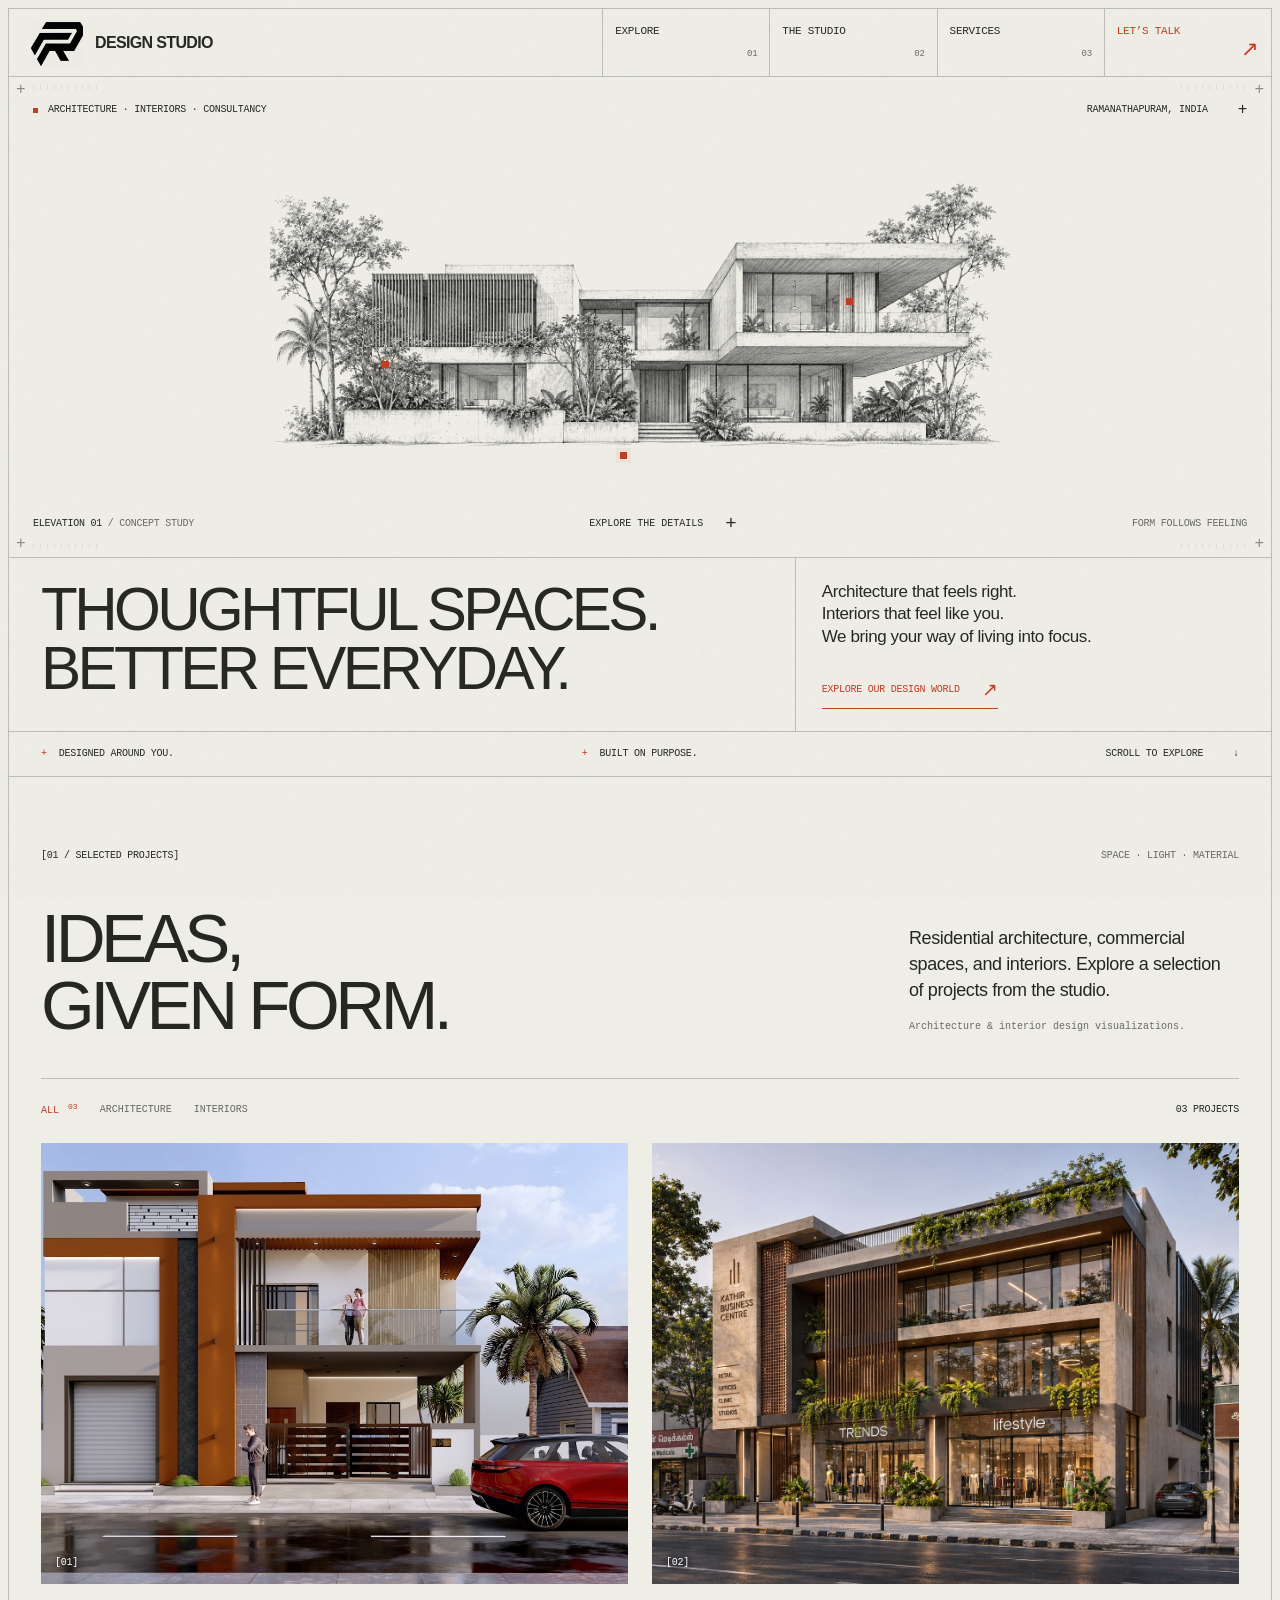
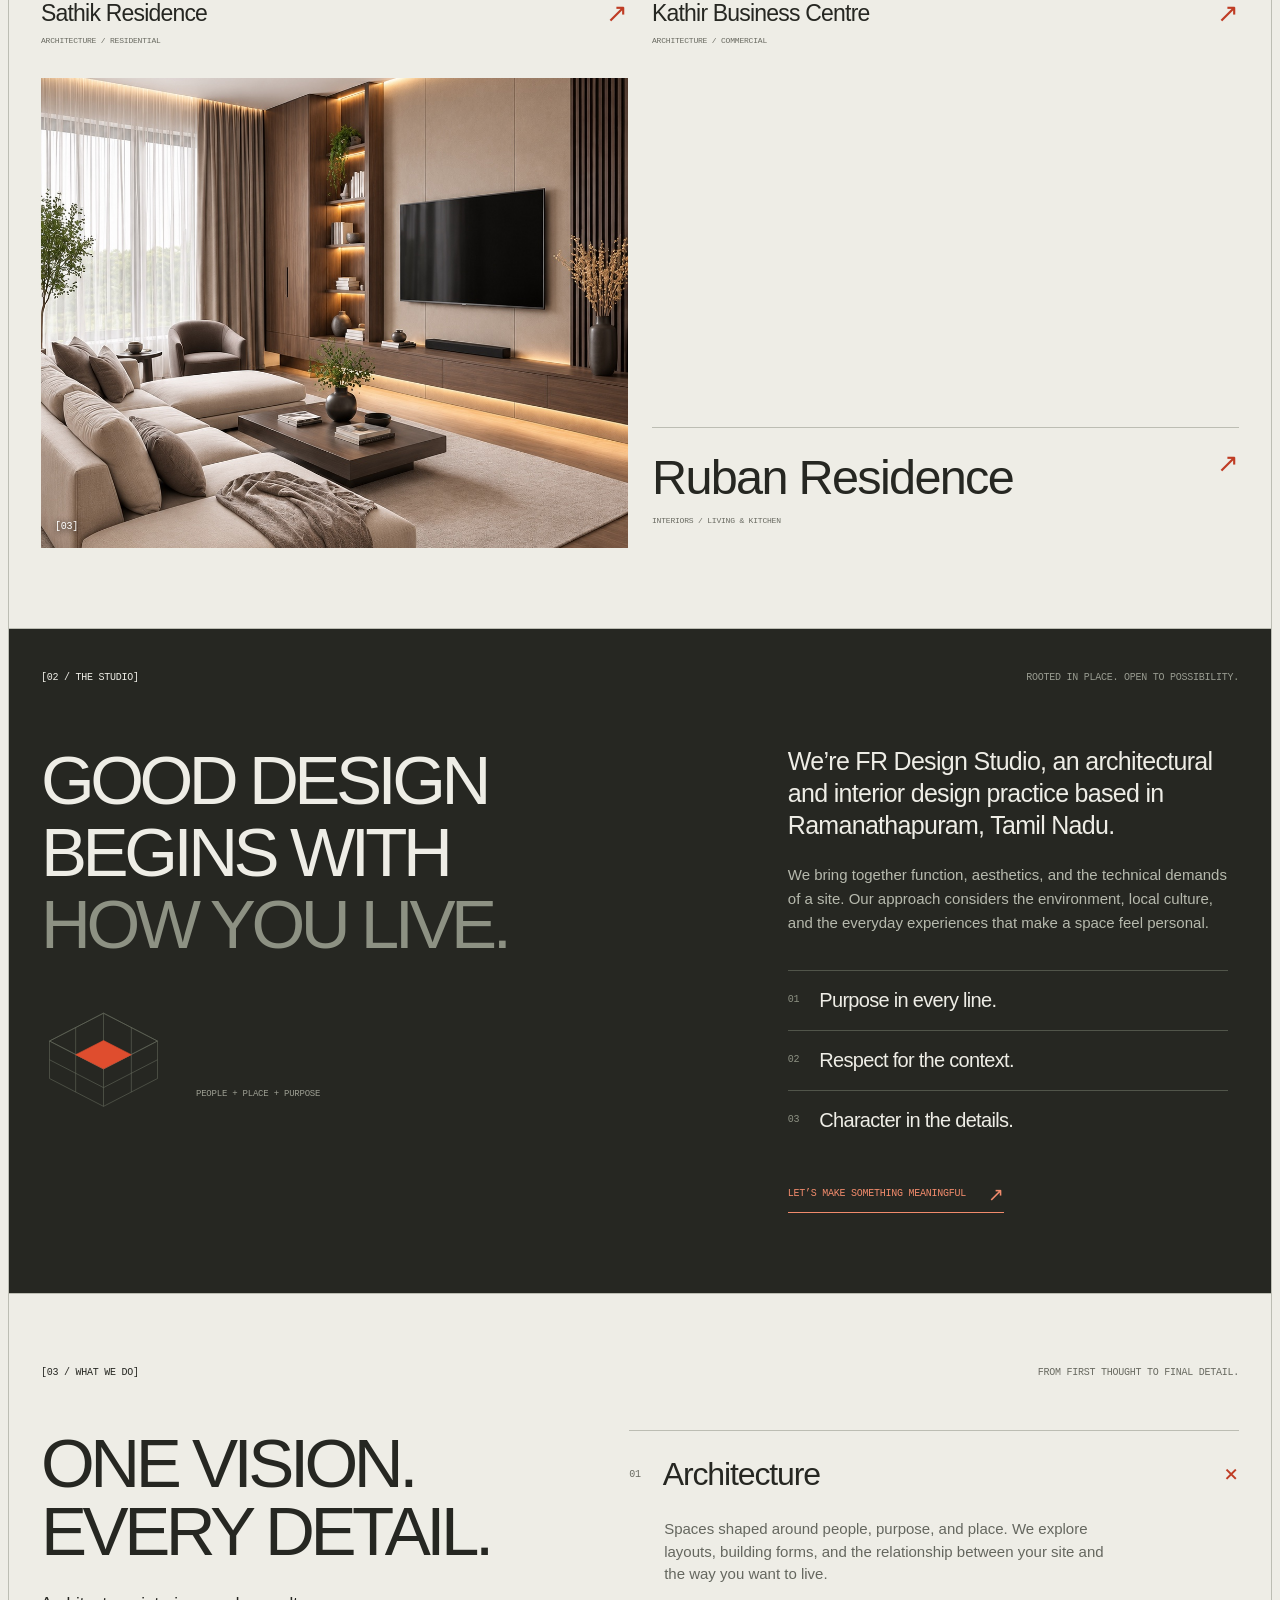
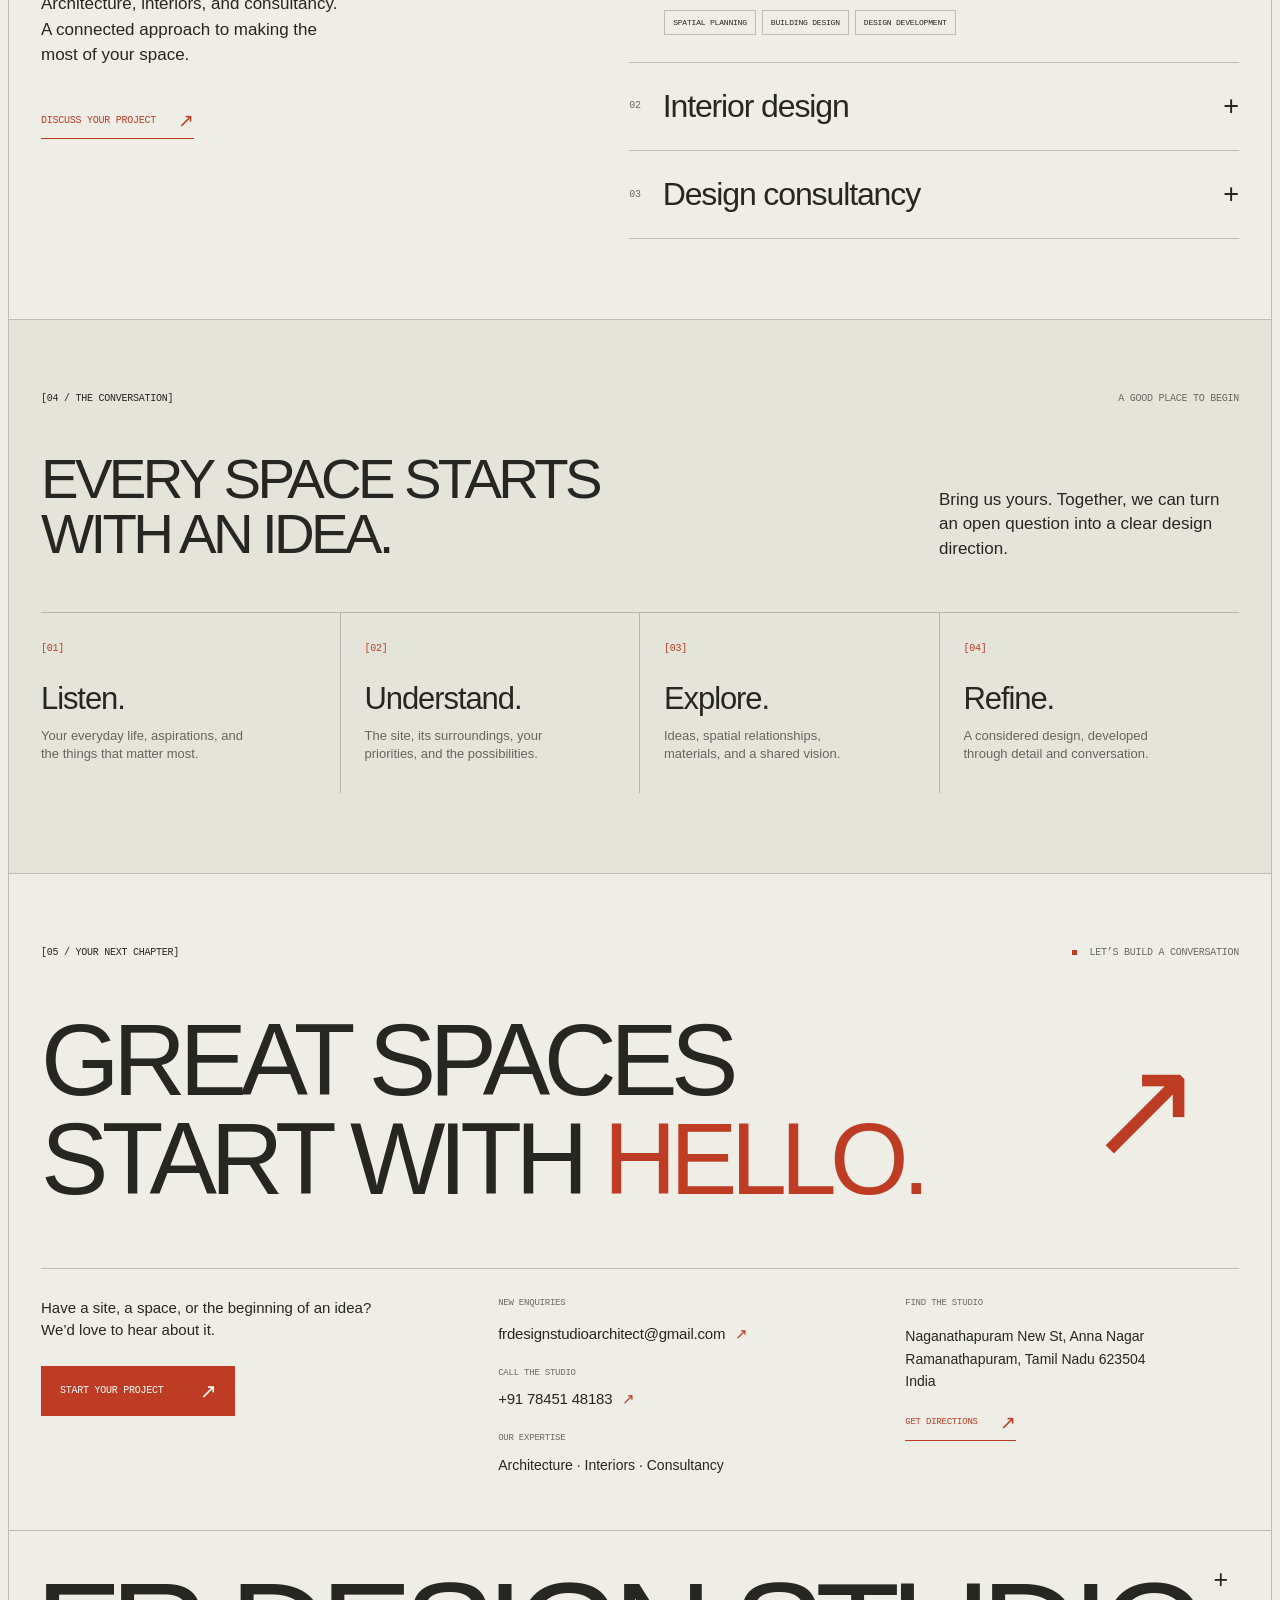
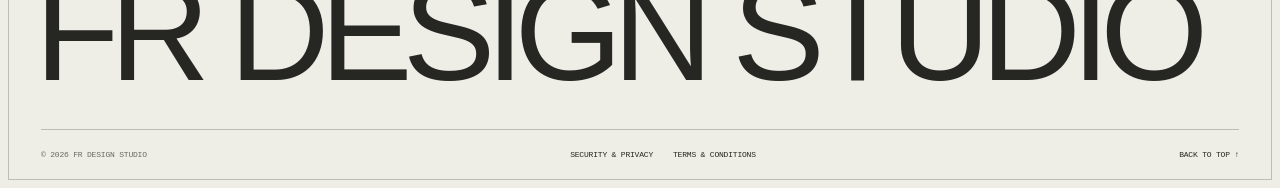
==== commit 01f68cfb: "Update studio email and telephone contact" ====
--- a/index.html
+++ b/index.html
@@ -79,13 +79,13 @@
 
       <section class="process section-pad" aria-labelledby="process-title"><div class="section-kicker mono"><span>[04 / THE CONVERSATION]</span><span>A GOOD PLACE TO BEGIN</span></div><div class="process-heading"><h2 id="process-title">EVERY SPACE STARTS<br>WITH AN IDEA.</h2><p>Bring us yours. Together, we can turn an open question into a clear design direction.</p></div><div class="process-steps"><article><span class="mono">[01]</span><h3>Listen.</h3><p>Your everyday life, aspirations, and the things that matter most.</p></article><article><span class="mono">[02]</span><h3>Understand.</h3><p>The site, its surroundings, your priorities, and the possibilities.</p></article><article><span class="mono">[03]</span><h3>Explore.</h3><p>Ideas, spatial relationships, materials, and a shared vision.</p></article><article><span class="mono">[04]</span><h3>Refine.</h3><p>A considered design, developed through detail and conversation.</p></article></div></section>
 
-      <section class="contact section-pad" id="contact" aria-labelledby="contact-title"><div class="section-kicker mono"><span>[05 / YOUR NEXT CHAPTER]</span><span><i class="status-dot"></i> LET’S BUILD A CONVERSATION</span></div><div class="contact-heading"><h2 id="contact-title">GREAT SPACES<br>START WITH <span>HELLO.</span></h2><button class="contact-arrow" data-open-enquiry aria-label="Start a project enquiry">↗</button></div><div class="contact-grid"><div class="contact-start"><p>Have a site, a space, or the beginning of an idea?<br>We’d love to hear about it.</p><button class="solid-button mono" data-open-enquiry>START YOUR PROJECT <span aria-hidden="true">↗</span></button></div><div><span class="mono footer-label">NEW ENQUIRIES</span><a class="email-link" href="mailto:rahmanfaizal116@gmail.com">rahmanfaizal116@gmail.com <span aria-hidden="true">↗</span></a><span class="mono footer-label second-label">OUR EXPERTISE</span><p>Architecture · Interiors · Consultancy</p></div><div><span class="mono footer-label">FIND THE STUDIO</span><address>Naganathapuram New St, Anna Nagar<br>Ramanathapuram, Tamil Nadu 623504<br>India</address><a href="https://share.google/4JzlIiijee9257jaK" target="_blank" rel="noopener noreferrer" class="text-link mono">GET DIRECTIONS <span aria-hidden="true">↗</span></a></div></div></section>
+      <section class="contact section-pad" id="contact" aria-labelledby="contact-title"><div class="section-kicker mono"><span>[05 / YOUR NEXT CHAPTER]</span><span><i class="status-dot"></i> LET’S BUILD A CONVERSATION</span></div><div class="contact-heading"><h2 id="contact-title">GREAT SPACES<br>START WITH <span>HELLO.</span></h2><button class="contact-arrow" data-open-enquiry aria-label="Start a project enquiry">↗</button></div><div class="contact-grid"><div class="contact-start"><p>Have a site, a space, or the beginning of an idea?<br>We’d love to hear about it.</p><button class="solid-button mono" data-open-enquiry>START YOUR PROJECT <span aria-hidden="true">↗</span></button></div><div><span class="mono footer-label">NEW ENQUIRIES</span><a class="email-link" href="mailto:frdesignstudioarchitect@gmail.com">frdesignstudioarchitect@gmail.com <span aria-hidden="true">↗</span></a><span class="mono footer-label second-label">CALL THE STUDIO</span><a class="email-link" href="tel:+917845148183">+91 78451 48183 <span aria-hidden="true">↗</span></a><span class="mono footer-label second-label">OUR EXPERTISE</span><p>Architecture · Interiors · Consultancy</p></div><div><span class="mono footer-label">FIND THE STUDIO</span><address>Naganathapuram New St, Anna Nagar<br>Ramanathapuram, Tamil Nadu 623504<br>India</address><a href="https://share.google/4JzlIiijee9257jaK" target="_blank" rel="noopener noreferrer" class="text-link mono">GET DIRECTIONS <span aria-hidden="true">↗</span></a></div></div></section>
     </main>
     <footer class="site-footer"><div class="footer-wordmark" aria-hidden="true">FR DESIGN STUDIO<span>+</span></div><div class="footer-bottom mono"><span>© <span id="year">2026</span> FR DESIGN STUDIO</span><nav class="footer-policies" aria-label="Policies"><a href="security.html">SECURITY & PRIVACY</a><a href="terms.html">TERMS & CONDITIONS</a></nav><a href="#top">BACK TO TOP ↑</a></div></footer>
   </div>
 
   <dialog id="project-dialog" class="project-dialog" aria-labelledby="project-dialog-title"><button class="dialog-close mono" data-close-dialog aria-label="Close project">CLOSE ×</button><div class="project-gallery"><img id="project-dialog-image" src="sathik-residence.jpg" alt=""><div class="gallery-controls"><button id="gallery-previous" class="mono" aria-label="Previous project image">←</button><p id="gallery-caption" class="mono" aria-live="polite"></p><button id="gallery-next" class="mono" aria-label="Next project image">→</button></div><div id="gallery-thumbnails" class="gallery-thumbnails" role="group" aria-label="Project images"></div></div><div class="project-dialog-content"><span class="mono" id="project-dialog-category"></span><h2 id="project-dialog-title"></h2><p id="project-dialog-copy"></p><div class="project-notes" id="project-dialog-notes"></div><p class="image-disclaimer">Project design visualizations. Materials and details may evolve during design development.</p><button class="solid-button mono" data-open-enquiry>DISCUSS A PROJECT WITH US <span>↗</span></button></div></dialog>
 
-  <dialog id="enquiry-dialog" class="enquiry-dialog" aria-labelledby="enquiry-title"><button class="dialog-close mono" data-close-dialog aria-label="Close project enquiry">CLOSE ×</button><span class="mono">[LET’S CREATE SOMETHING THOUGHTFUL]</span><h2 id="enquiry-title">TELL US<br>YOUR IDEA.</h2><p>Start with a few details. We’ll prepare an email for you to send to the studio.</p><form id="enquiry-form"><div class="form-row"><label>Your name<input name="name" autocomplete="name" placeholder="Name" required maxlength="120"></label><label>Email address<input type="email" name="email" autocomplete="email" placeholder="you@example.com" required maxlength="200"></label></div><div class="form-row"><label>I’m interested in<select name="service" required><option value="">Select a service</option><option>Architecture</option><option>Interior design</option><option>Design consultancy</option><option>Architecture & interiors</option></select></label><label>Project location<input name="location" placeholder="Town or city" maxlength="200"></label></div><label>About your project<textarea name="message" rows="4" placeholder="Tell us about your space, priorities, or what you have in mind…" required maxlength="3000"></textarea></label><button type="submit" class="solid-button mono">COMPOSE ENQUIRY <span aria-hidden="true">↗</span></button><p class="form-note">Opens your email app. Your enquiry is sent only when you send the email. <a href="security.html">Security & privacy</a> · <a href="terms.html">Terms & conditions</a>.</p><p id="form-status" class="form-status" role="status" hidden>Your email draft is ready. If your email app didn’t open, <button type="button" id="download-brief">download your brief</button> and email it to <a href="mailto:rahmanfaizal116@gmail.com">rahmanfaizal116@gmail.com</a>.</p></form></dialog>
+  <dialog id="enquiry-dialog" class="enquiry-dialog" aria-labelledby="enquiry-title"><button class="dialog-close mono" data-close-dialog aria-label="Close project enquiry">CLOSE ×</button><span class="mono">[LET’S CREATE SOMETHING THOUGHTFUL]</span><h2 id="enquiry-title">TELL US<br>YOUR IDEA.</h2><p>Start with a few details. We’ll prepare an email for you to send to the studio.</p><form id="enquiry-form"><div class="form-row"><label>Your name<input name="name" autocomplete="name" placeholder="Name" required maxlength="120"></label><label>Email address<input type="email" name="email" autocomplete="email" placeholder="you@example.com" required maxlength="200"></label></div><div class="form-row"><label>I’m interested in<select name="service" required><option value="">Select a service</option><option>Architecture</option><option>Interior design</option><option>Design consultancy</option><option>Architecture & interiors</option></select></label><label>Project location<input name="location" placeholder="Town or city" maxlength="200"></label></div><label>About your project<textarea name="message" rows="4" placeholder="Tell us about your space, priorities, or what you have in mind…" required maxlength="3000"></textarea></label><button type="submit" class="solid-button mono">COMPOSE ENQUIRY <span aria-hidden="true">↗</span></button><p class="form-note">Opens your email app. Your enquiry is sent only when you send the email. <a href="security.html">Security & privacy</a> · <a href="terms.html">Terms & conditions</a>.</p><p id="form-status" class="form-status" role="status" hidden>Your email draft is ready. If your email app didn’t open, <button type="button" id="download-brief">download your brief</button> and email it to <a href="mailto:frdesignstudioarchitect@gmail.com">frdesignstudioarchitect@gmail.com</a>.</p></form></dialog>
 </body>
 </html>
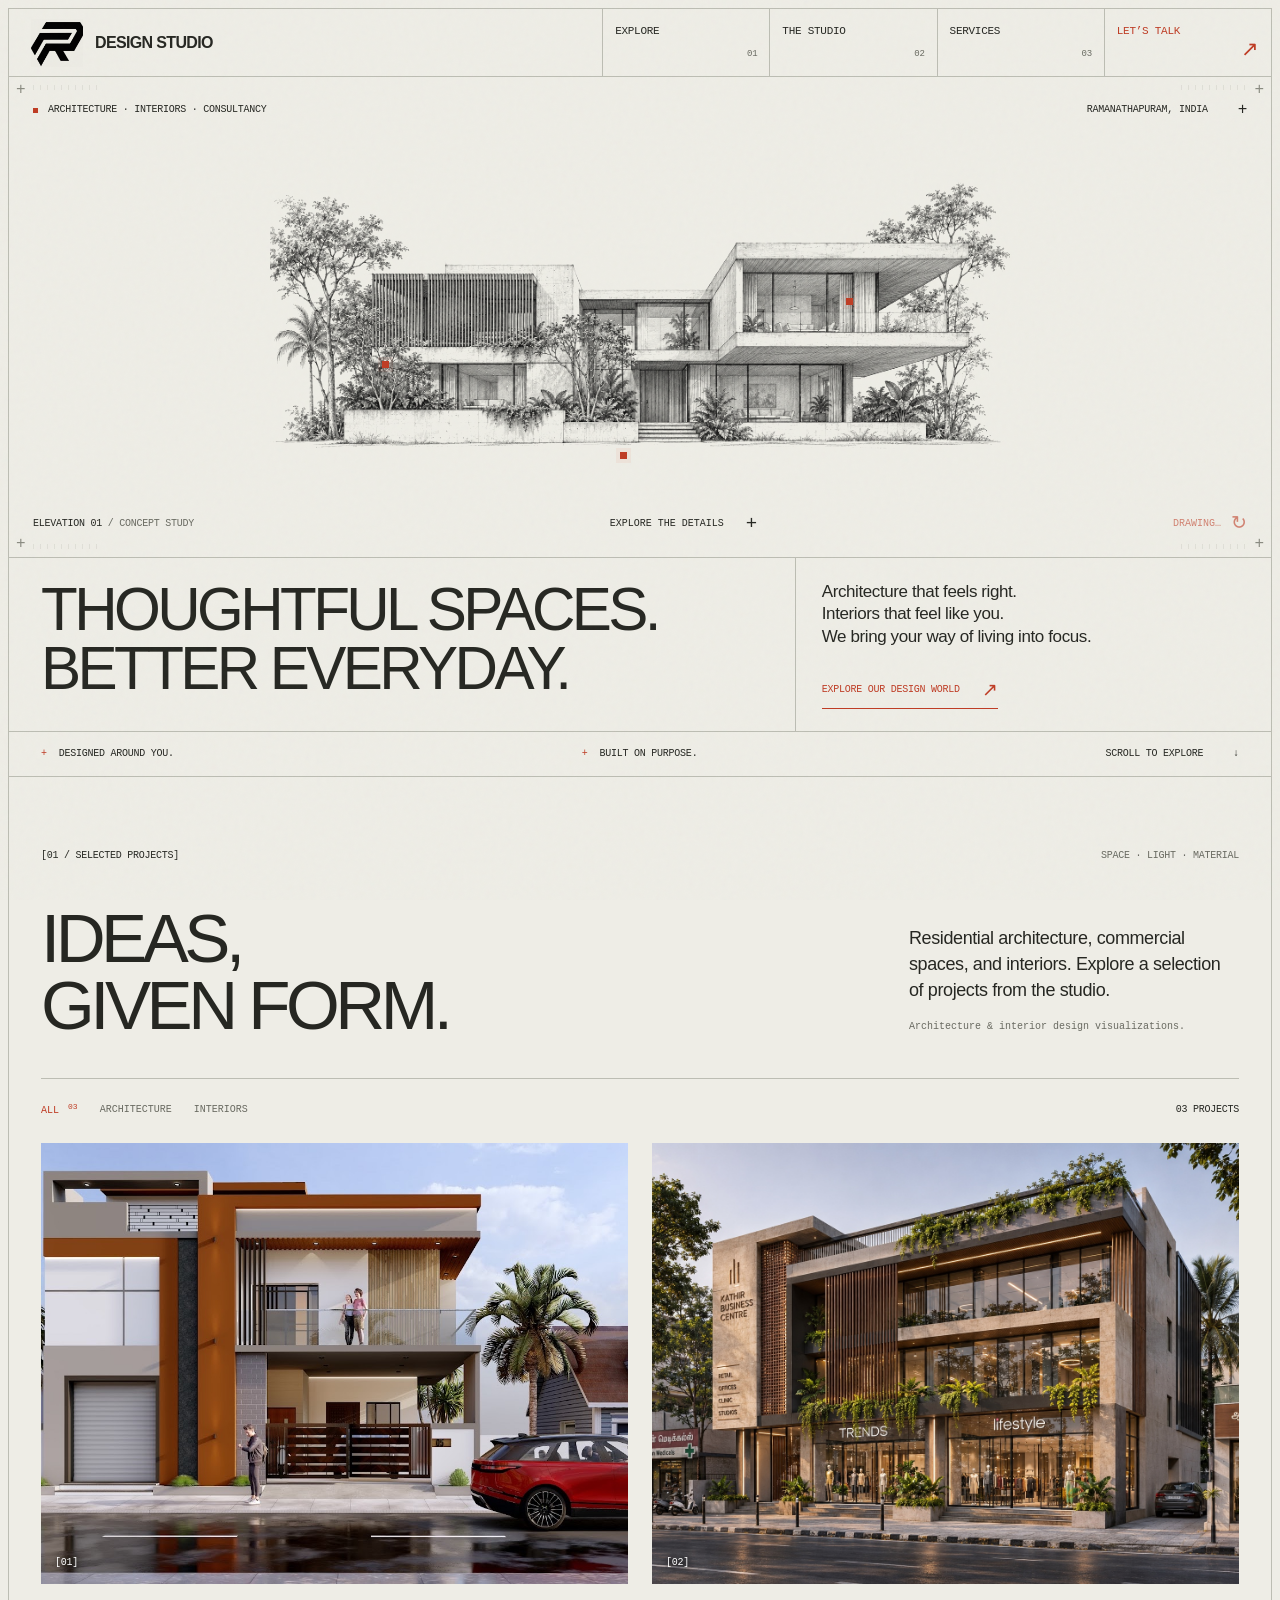
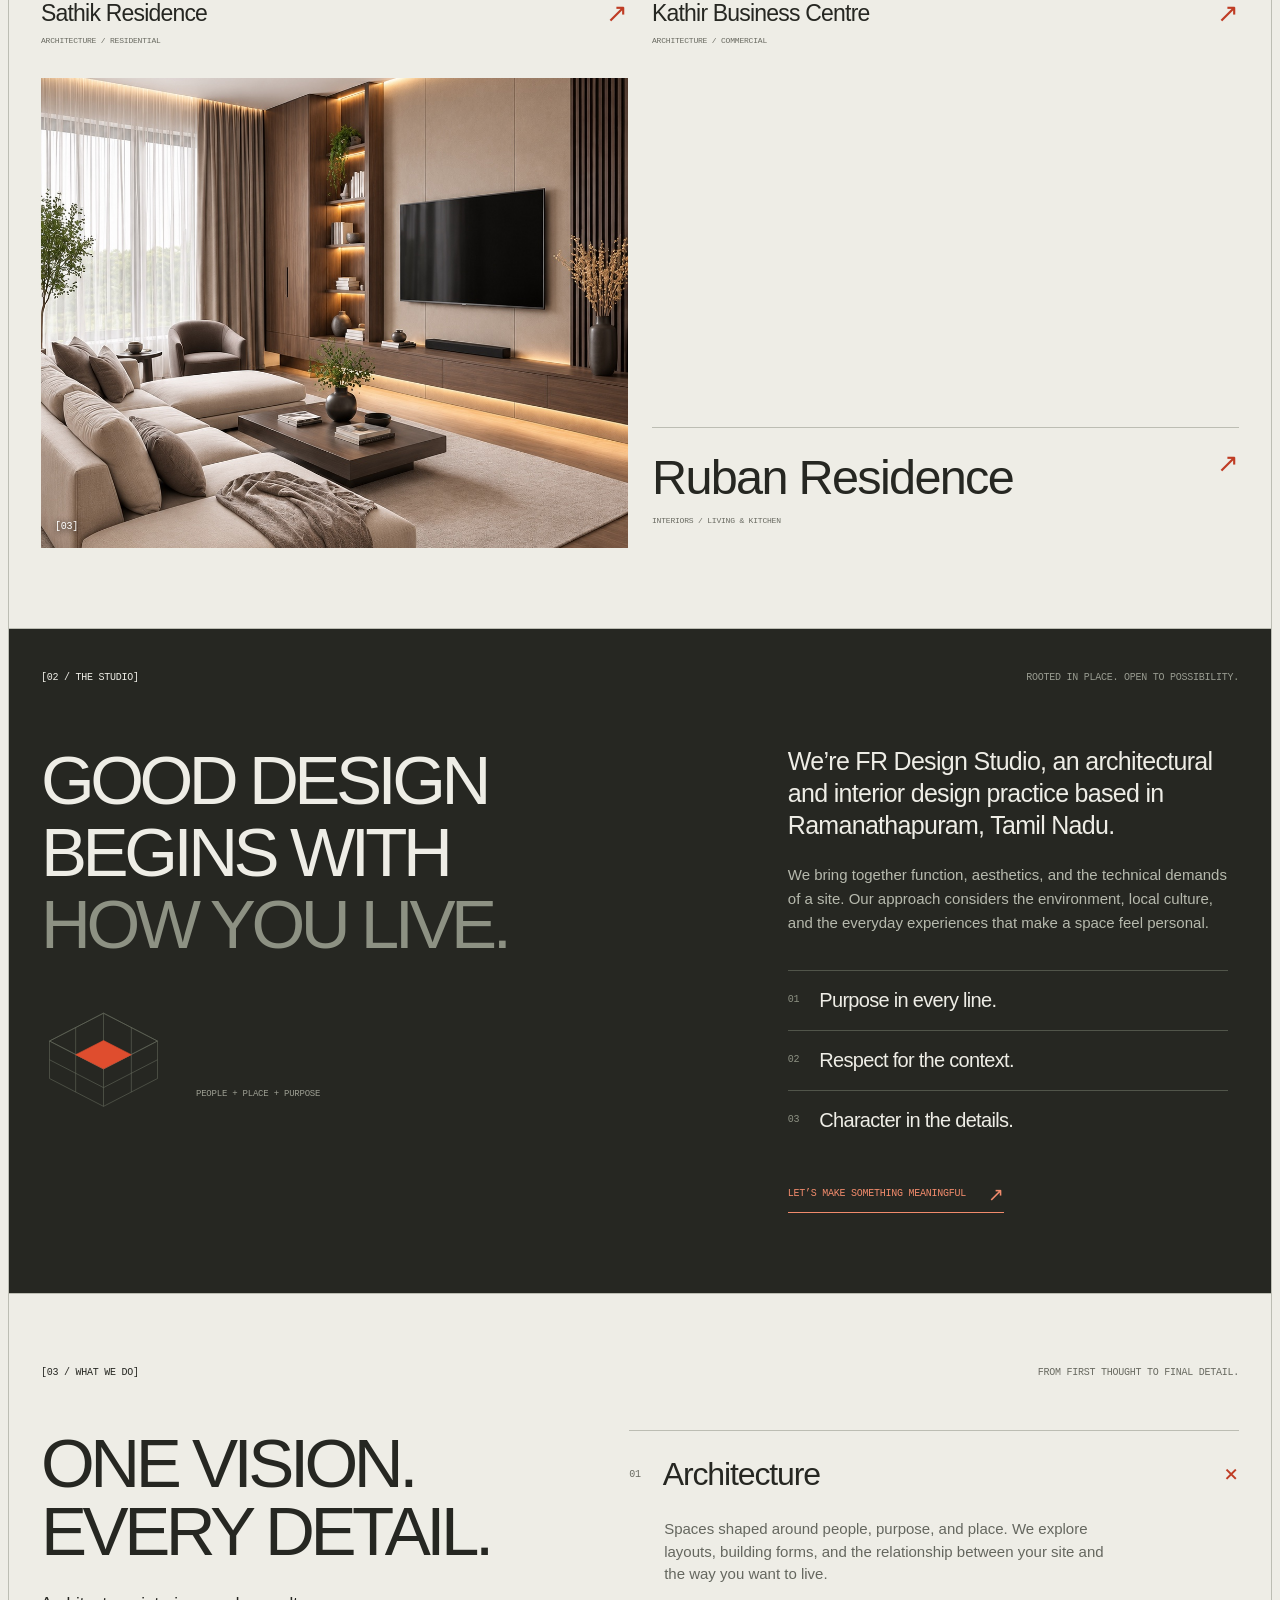
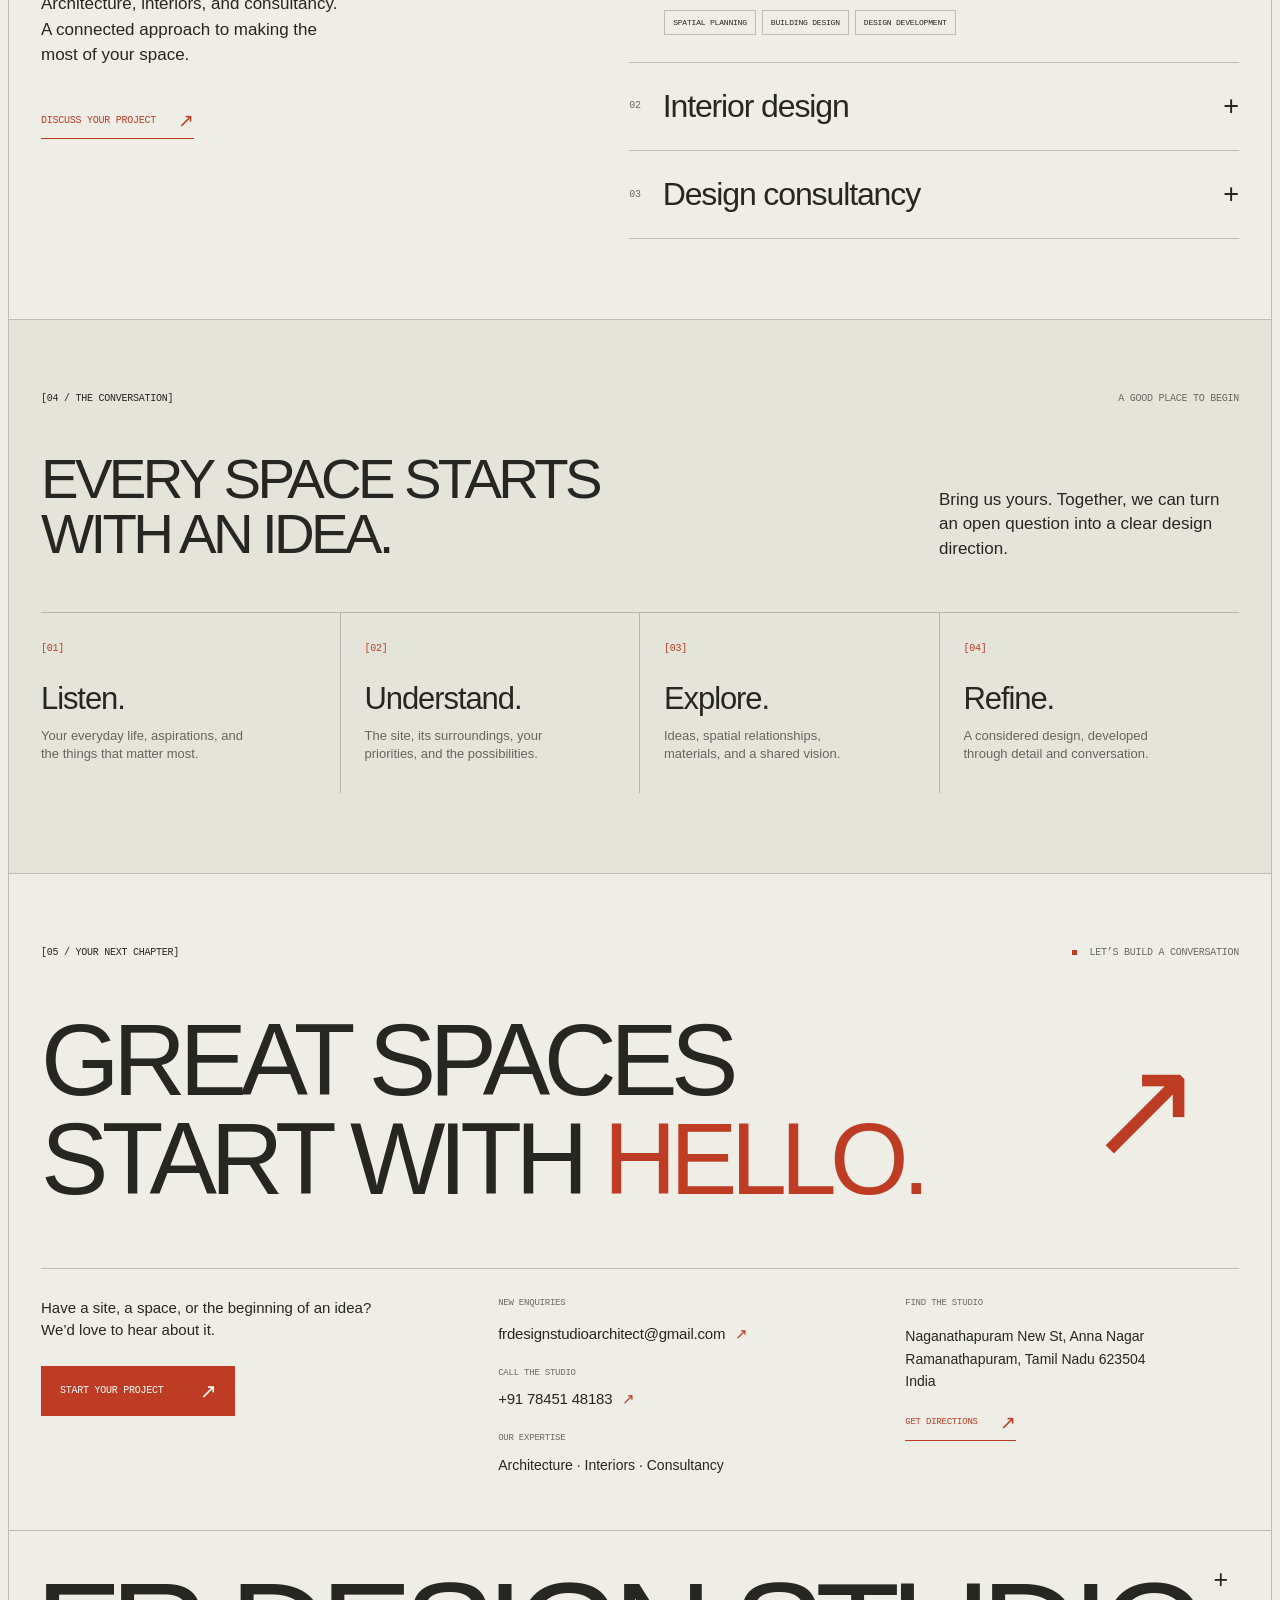
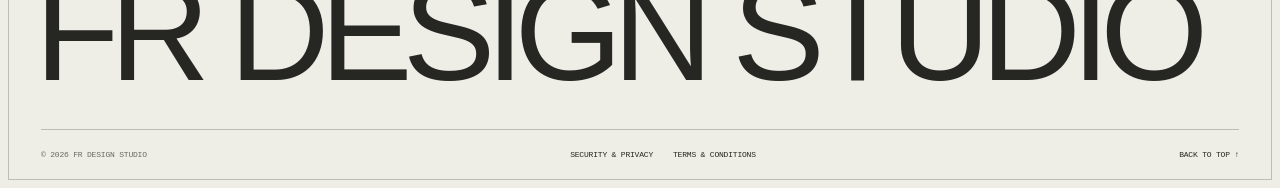
==== commit 19d4bcb6: "Animate hero sketch and add licensing and security" ====
--- a/index.html
+++ b/index.html
@@ -2,7 +2,7 @@
 <html lang="en">
 <head>
   <meta charset="UTF-8">
-  <meta http-equiv="Content-Security-Policy" content="default-src 'self'; script-src 'self'; style-src 'self'; style-src-attr 'unsafe-inline'; img-src 'self' data:; font-src 'self'; connect-src 'none'; object-src 'none'; base-uri 'none'; form-action 'none'">
+  <meta http-equiv="Content-Security-Policy" content="default-src 'self'; script-src 'self'; style-src 'self'; style-src-attr 'none'; img-src 'self' data:; font-src 'self'; connect-src 'none'; object-src 'none'; base-uri 'none'; form-action 'none'; frame-src 'none'; worker-src 'none'; upgrade-insecure-requests">
   <meta name="referrer" content="no-referrer">
   <meta name="viewport" content="width=device-width, initial-scale=1">
   <meta name="theme-color" content="#eeede6">
@@ -13,6 +13,8 @@
   <link rel="stylesheet" href="motion.css">
   <script src="app.js" defer></script>
   <script src="motion.js" defer></script>
+  <script src="sketch.js" defer></script>
+  <link rel="stylesheet" href="sketch.css">
 </head>
 <body>
   <a href="#main" class="skip-link">Skip to content</a>
@@ -38,12 +40,33 @@
           <div class="ruler ruler-top" aria-hidden="true"></div><div class="ruler ruler-bottom" aria-hidden="true"></div>
           <div class="hero-art">
             <img src="hero-architecture.png" width="1672" height="941" fetchpriority="high" alt="Original pencil drawing of a contemporary tropical home with deep overhangs, timber screens, and planted courtyards">
+
+            <!-- Architectural illustration: reserved content; see COPYRIGHT.md. -->
+            <svg class="sketch-overlay" viewBox="0 0 1672 941" fill="none" aria-hidden="true" focusable="false">
+              <g class="sketch-guides">
+                <path pathLength="1" d="M110 750H1620 M165 795H1580 M165 780V810 M1580 780V810"/>
+                <path pathLength="1" d="M1054 250V785 M1598 298V750 M1583 298H1613 M1583 750H1613"/>
+                <path pathLength="1" d="M180 347H735 M395 315V780 M230 367V775 M980 405H1610"/>
+              </g>
+              <g class="sketch-building">
+                <path pathLength="1" d="M165 750V676H480V702H665V750 M665 702H832V750 M972 750V706H1482V750"/>
+                <path pathLength="1" d="M230 535V368H592L604 388V535 M230 535H604L640 570H245 M395 367V347H684L705 405"/>
+                <path pathLength="1" d="M698 405H985L1054 298H1579V333L1370 455 M1054 298V502H1579V535L1315 604 M985 405V541L1054 502 M985 541H824V434H998 M824 541V571H1008L1054 535"/>
+                <path pathLength="1" d="M1054 333H1579 M1069 366H1370V501 M1136 366V501 M1258 366V501 M1069 501V366 M1370 455H1530V501"/>
+                <path pathLength="1" d="M832 706V584H939V706 M947 706V574H1315V706 M1079 574V706 M1197 574V706 M390 676V573H553V676 M427 573V676 M938 434V541"/>
+                <path pathLength="1" d="M832 706H954V716H962V727H969V738H975V750H832 M832 716H954 M832 727H962 M832 738H969"/>
+              </g>
+              <g class="sketch-screens">
+                <path pathLength="1" d="M246 369V533 M264 369V533 M282 369V533 M300 369V533 M318 369V533 M336 369V533 M354 369V533 M372 369V533 M390 369V533 M408 369V533 M426 369V533 M444 369V533 M462 369V533 M480 369V533 M498 369V533 M516 369V533 M534 369V533 M552 369V533 M570 369V533 M588 369V533"/>
+              </g>
+              <g class="sketch-markers"><circle cx="1054" cy="298" r="7"/><circle cx="230" cy="368" r="7"/><circle cx="832" cy="750" r="7"/></g>
+            </svg>
             <button class="hotspot hotspot-one" data-feature="light" aria-expanded="false" aria-label="Explore natural light"><span class="hotspot-dot"></span><span class="hotspot-label mono">01 / LIGHT</span></button>
             <button class="hotspot hotspot-two" data-feature="material" aria-expanded="false" aria-label="Explore honest materials"><span class="hotspot-dot"></span><span class="hotspot-label mono">02 / MATERIAL</span></button>
             <button class="hotspot hotspot-three" data-feature="nature" aria-expanded="false" aria-label="Explore connection to nature"><span class="hotspot-dot"></span><span class="hotspot-label mono">03 / NATURE</span></button>
             <div class="drawing-note" id="drawing-note" hidden><span class="mono" id="note-title"></span><p id="note-copy"></p></div>
           </div>
-          <div class="drawing-bottom mono"><span>ELEVATION 01 <span class="muted">/ CONCEPT STUDY</span></span><button id="annotation-toggle" aria-pressed="false">EXPLORE THE DETAILS <span aria-hidden="true">+</span></button><span class="drawing-scale">FORM FOLLOWS FEELING</span></div>
+          <div class="drawing-bottom mono"><span>ELEVATION 01 <span class="muted">/ CONCEPT STUDY</span></span><button id="annotation-toggle" aria-pressed="false">EXPLORE THE DETAILS <span aria-hidden="true">+</span></button><button class="sketch-replay" id="sketch-replay" type="button" hidden><span class="replay-label">REPLAY SKETCH</span><span aria-hidden="true">↻</span></button></div>
         </div>
         <div class="hero-intro">
           <h1 id="hero-title">THOUGHTFUL SPACES.<br>BETTER EVERYDAY.</h1>
--- a/sketch.css
+++ b/sketch.css
@@ -0,0 +1,33 @@
+/* A finite, replayable architectural drawing sequence. */
+.sketch-overlay{position:absolute;inset:0;width:100%;height:100%;padding:34px 52px 30px;pointer-events:none;opacity:0;z-index:2}
+.sketch-overlay path{vector-effect:non-scaling-stroke;stroke-linecap:round;stroke-linejoin:round;stroke-dasharray:1;stroke-dashoffset:1}
+.sketch-guides{stroke:#e76b31;stroke-width:1;opacity:.5}
+.sketch-building{stroke:#393b33;stroke-width:1.3}
+.sketch-screens{stroke:#393b33;stroke-width:.65;opacity:.7}
+.sketch-markers{stroke:#e76b31;stroke-width:1.5;fill:#eeede6;opacity:0}
+.drawing-frame.sketch-running .sketch-overlay{animation:sketch-layer 4.3s linear both}
+.drawing-frame.sketch-running .hero-art>img{animation:sketch-paper 4.3s ease both}
+.sketch-running .sketch-guides path{animation:sketch-stroke .9s ease-out both}
+.sketch-running .sketch-guides path:nth-child(2){animation-delay:.15s}
+.sketch-running .sketch-guides path:nth-child(3){animation-delay:.3s}
+.sketch-running .sketch-building path{animation:sketch-stroke 1.3s cubic-bezier(.25,.1,.3,1) both}
+.sketch-running .sketch-building path:nth-child(1){animation-delay:.35s}
+.sketch-running .sketch-building path:nth-child(2){animation-delay:.55s}
+.sketch-running .sketch-building path:nth-child(3){animation-delay:.8s}
+.sketch-running .sketch-building path:nth-child(4){animation-delay:1.1s}
+.sketch-running .sketch-building path:nth-child(5){animation-delay:1.35s}
+.sketch-running .sketch-building path:nth-child(6){animation-delay:1.6s}
+.sketch-running .sketch-screens path{animation:sketch-stroke 1.1s ease-out 1.4s both}
+.sketch-running .sketch-markers{animation:sketch-markers 3.8s ease both}
+.sketch-running .hotspot{animation:sketch-hotspots 4.3s ease both}
+.drawing-bottom .sketch-replay{color:var(--accent);gap:10px}
+.drawing-bottom .sketch-replay .replay-label{font:inherit;line-height:inherit}
+.sketch-replay[aria-disabled="true"]{opacity:.6}
+@keyframes sketch-stroke{from{stroke-dashoffset:1}to{stroke-dashoffset:0}}
+@keyframes sketch-layer{0%,72%{opacity:1}100%{opacity:0}}
+@keyframes sketch-paper{0%,34%{opacity:.06;clip-path:inset(0 0 0 0)}50%{opacity:.15;clip-path:inset(0 58% 0 0)}83%{opacity:1;clip-path:inset(0 0 0 0)}100%{opacity:1;clip-path:none}}
+@keyframes sketch-markers{0%,6%{opacity:0}15%,62%{opacity:1}100%{opacity:0}}
+@keyframes sketch-hotspots{0%,72%{opacity:0}100%{opacity:1}}
+@media(max-width:1000px){.sketch-overlay{padding:40px 20px}}
+@media(max-width:700px){.sketch-overlay{padding:36px 0 20px}.drawing-bottom{flex-wrap:wrap;gap:8px}.drawing-bottom .sketch-replay{font-size:7px}}
+@media(prefers-reduced-motion:reduce){.sketch-overlay,.sketch-replay{display:none!important}.drawing-frame.sketch-running .hero-art>img,.sketch-running .hotspot{animation:none!important;opacity:1;clip-path:none}}
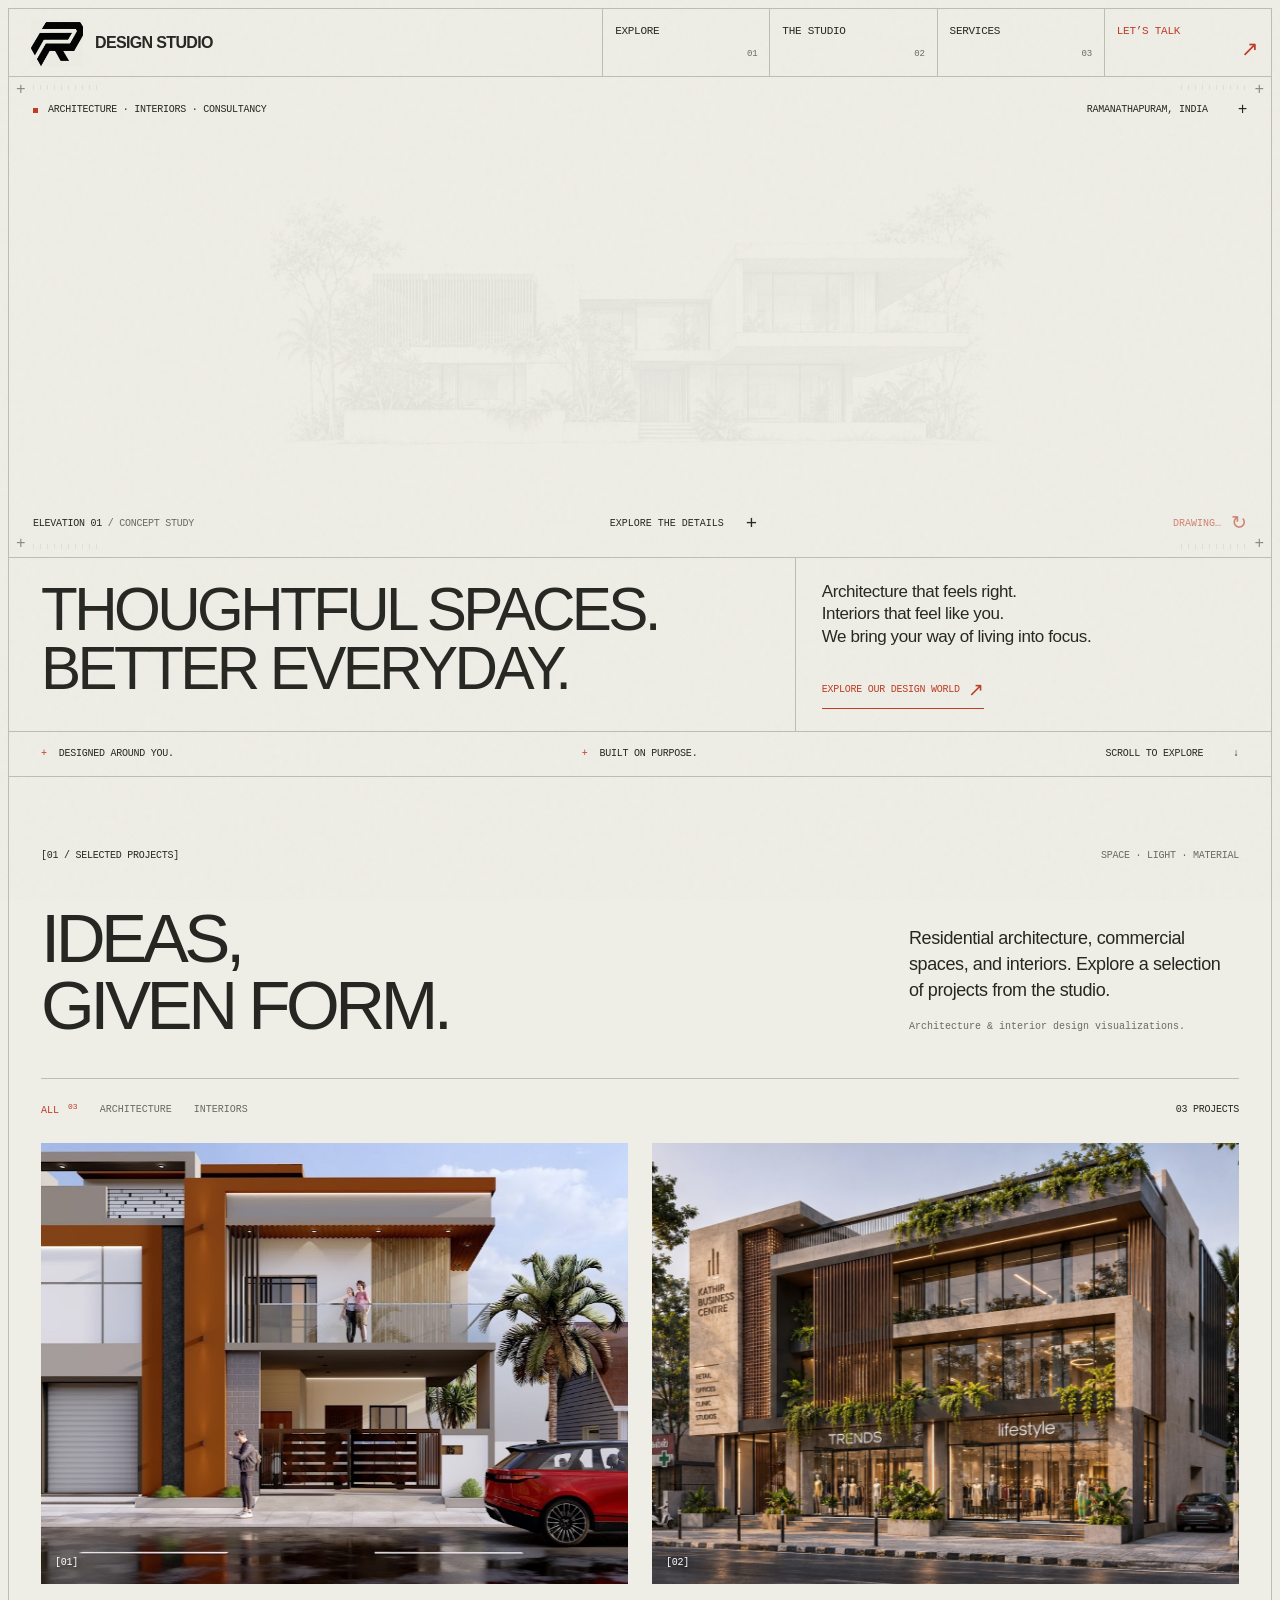
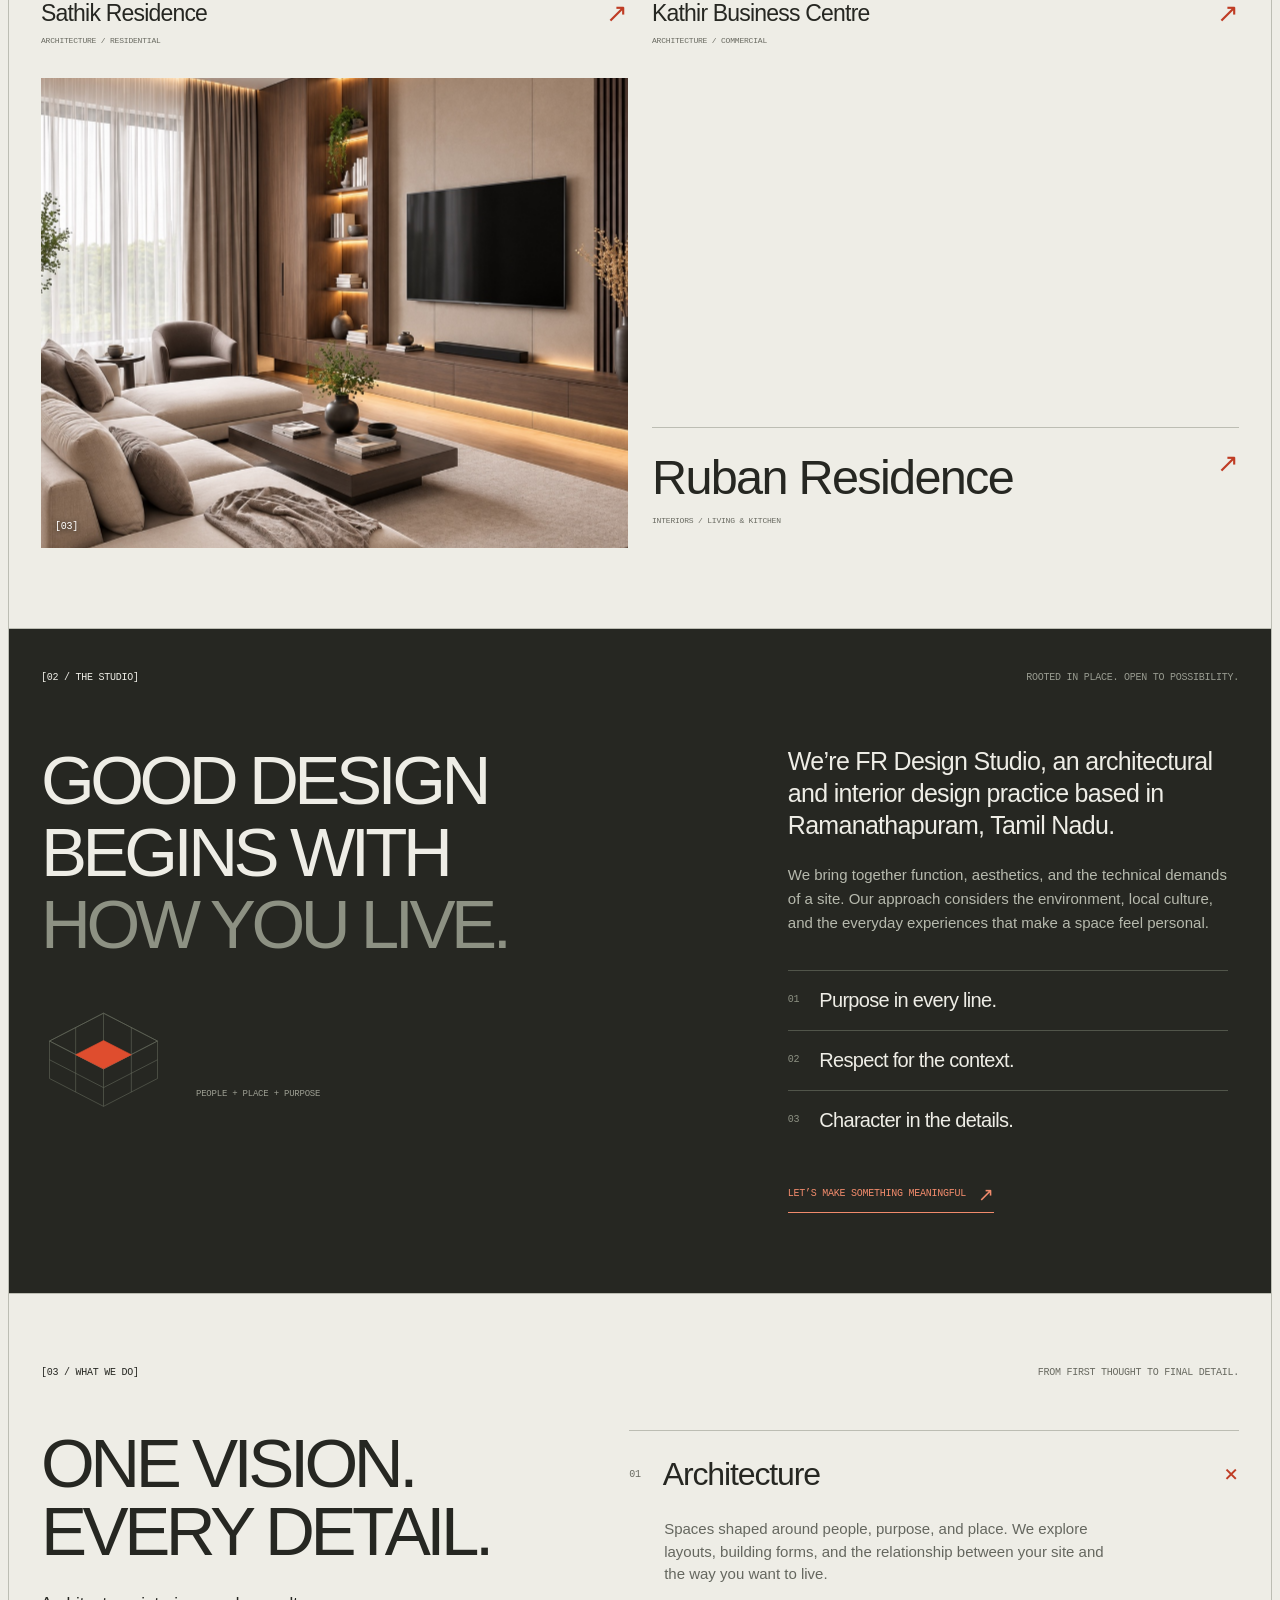
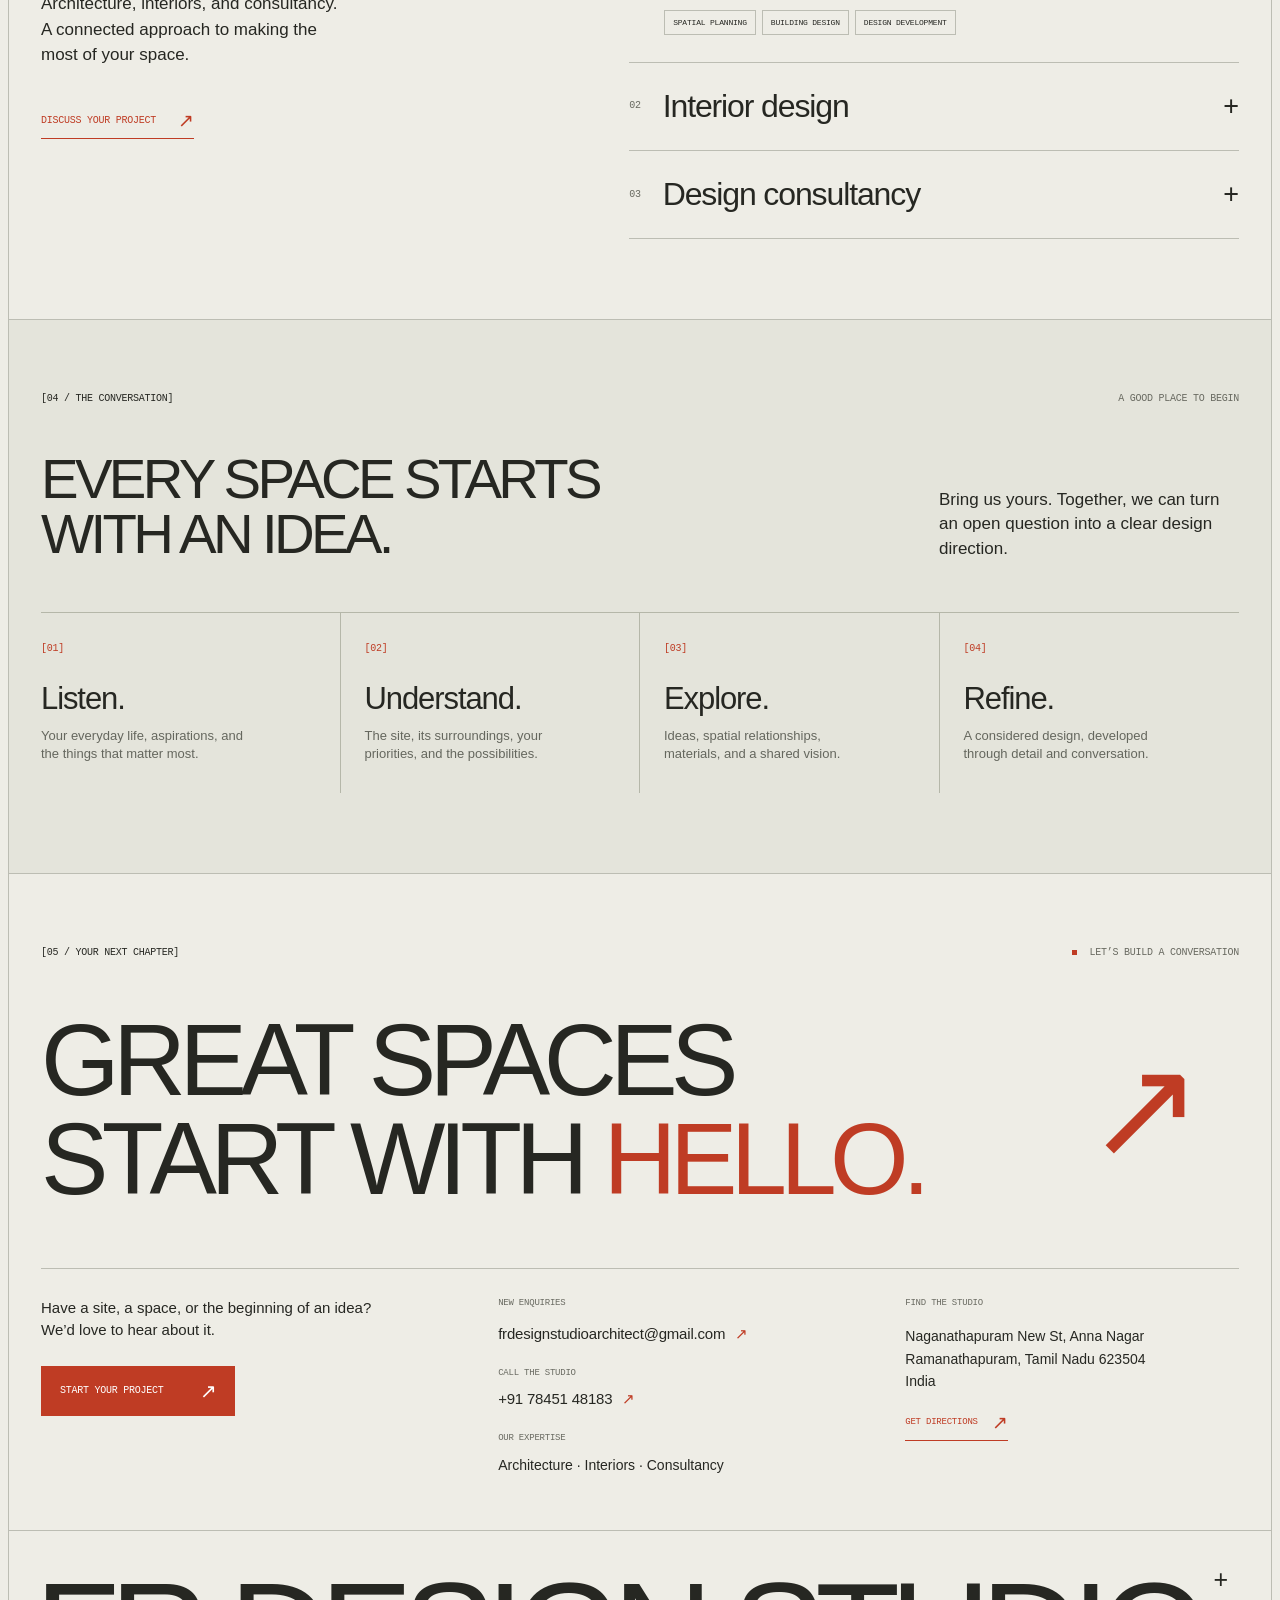
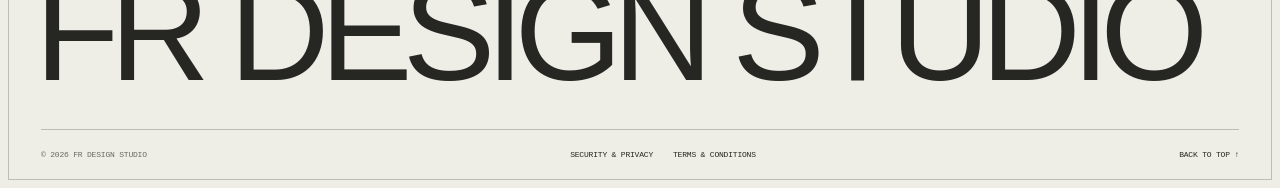
==== commit 4d98fd0a: "Add project parallax and fix website validation Add responsive photo parallax and page motion with r" ====
--- a/index.html
+++ b/index.html
@@ -9,12 +9,12 @@
   <title>FR Design Studio — Architecture, Interiors & Possibility</title>
   <meta name="description" content="FR Design Studio is an architecture, interior design and consultancy studio in Ramanathapuram, Tamil Nadu. Thoughtful spaces, shaped around you.">
   <link rel="icon" type="image/png" href="favicon.png">
-  <link rel="stylesheet" href="styles.css">
-  <link rel="stylesheet" href="motion.css">
-  <script src="app.js" defer></script>
-  <script src="motion.js" defer></script>
-  <script src="sketch.js" defer></script>
-  <link rel="stylesheet" href="sketch.css">
+  <link rel="stylesheet" href="styles.css?v=ce79640c9dda">
+  <link rel="stylesheet" href="motion.css?v=8e0dd28e5e38">
+  <script src="app.js?v=fc1461fe6335" defer></script>
+  <script src="motion.js?v=6a55bf99faa0" defer></script>
+  <script src="sketch.js?v=bcd93367b807" defer></script>
+  <link rel="stylesheet" href="sketch.css?v=379f22d91101">
 </head>
 <body>
   <a href="#main" class="skip-link">Skip to content</a>
--- a/motion.css
+++ b/motion.css
@@ -134,3 +134,41 @@
   .fr-motion-enter { animation: none !important; opacity: 1 !important; transform: none !important; }
   .fr-scroll-progress { transition: none; }
 }
+
+/* Project photographs drift gently inside fixed, clipped frames. */
+.project-image.fr-photo-parallax { isolation: isolate; }
+.project-image.fr-photo-parallax img {
+  transform: translate3d(0, 0, 0) scale(1.10);
+  transform-origin: center;
+  transition: filter 420ms ease, scale 420ms cubic-bezier(.2,.7,.3,1);
+}
+@media (hover: hover) and (pointer: fine) and (prefers-reduced-motion: no-preference) {
+  .project-card:is(:hover, :focus-visible) .fr-photo-parallax img { scale: 1.018; }
+  .solid-button > span,
+  .project-arrow { transition: transform 240ms cubic-bezier(.2,.7,.3,1); }
+  .solid-button:is(:hover, :focus-visible) > span,
+  .project-card:is(:hover, :focus-visible) .project-arrow { transform: translate(3px, -3px); }
+  .main-nav a { transition: background 220ms ease, color 220ms ease; }
+}
+/* Native details/dialog behaviour remains intact; only their contents arrive. */
+.service-list details[open] .service-body { animation: fr-detail-enter 360ms ease-out; }
+.project-dialog[open],
+.enquiry-dialog[open] { animation: fr-dialog-enter 260ms cubic-bezier(.2,.7,.3,1); }
+@keyframes fr-detail-enter {
+  from { opacity: .35; transform: translateY(7px); }
+  to { opacity: 1; transform: translateY(0); }
+}
+@keyframes fr-dialog-enter {
+  from { opacity: .55; transform: translateY(12px); }
+  to { opacity: 1; transform: translateY(0); }
+}
+@media (hover: none), (pointer: coarse) {
+  .project-card:hover .project-image img { transform: none; scale: none; }
+}
+@media (prefers-reduced-motion: reduce) {
+  .project-card .project-image img,
+  .project-card:hover .project-image img { transform: none !important; scale: none !important; }
+  .project-arrow, .contact-arrow, .solid-button > span { transform: none !important; }
+  .service-list details[open] .service-body,
+  .project-dialog[open], .enquiry-dialog[open] { animation: none !important; }
+}
--- a/sketch.css
+++ b/sketch.css
@@ -31,3 +31,6 @@
 @media(max-width:1000px){.sketch-overlay{padding:40px 20px}}
 @media(max-width:700px){.sketch-overlay{padding:36px 0 20px}.drawing-bottom{flex-wrap:wrap;gap:8px}.drawing-bottom .sketch-replay{font-size:7px}}
 @media(prefers-reduced-motion:reduce){.sketch-overlay,.sketch-replay{display:none!important}.drawing-frame.sketch-running .hero-art>img,.sketch-running .hotspot{animation:none!important;opacity:1;clip-path:none}}
+
+/* Decorative animation must never hide a keyboard-focused control. */
+.drawing-frame.sketch-running .hotspot:focus-visible{animation:none;opacity:1}
